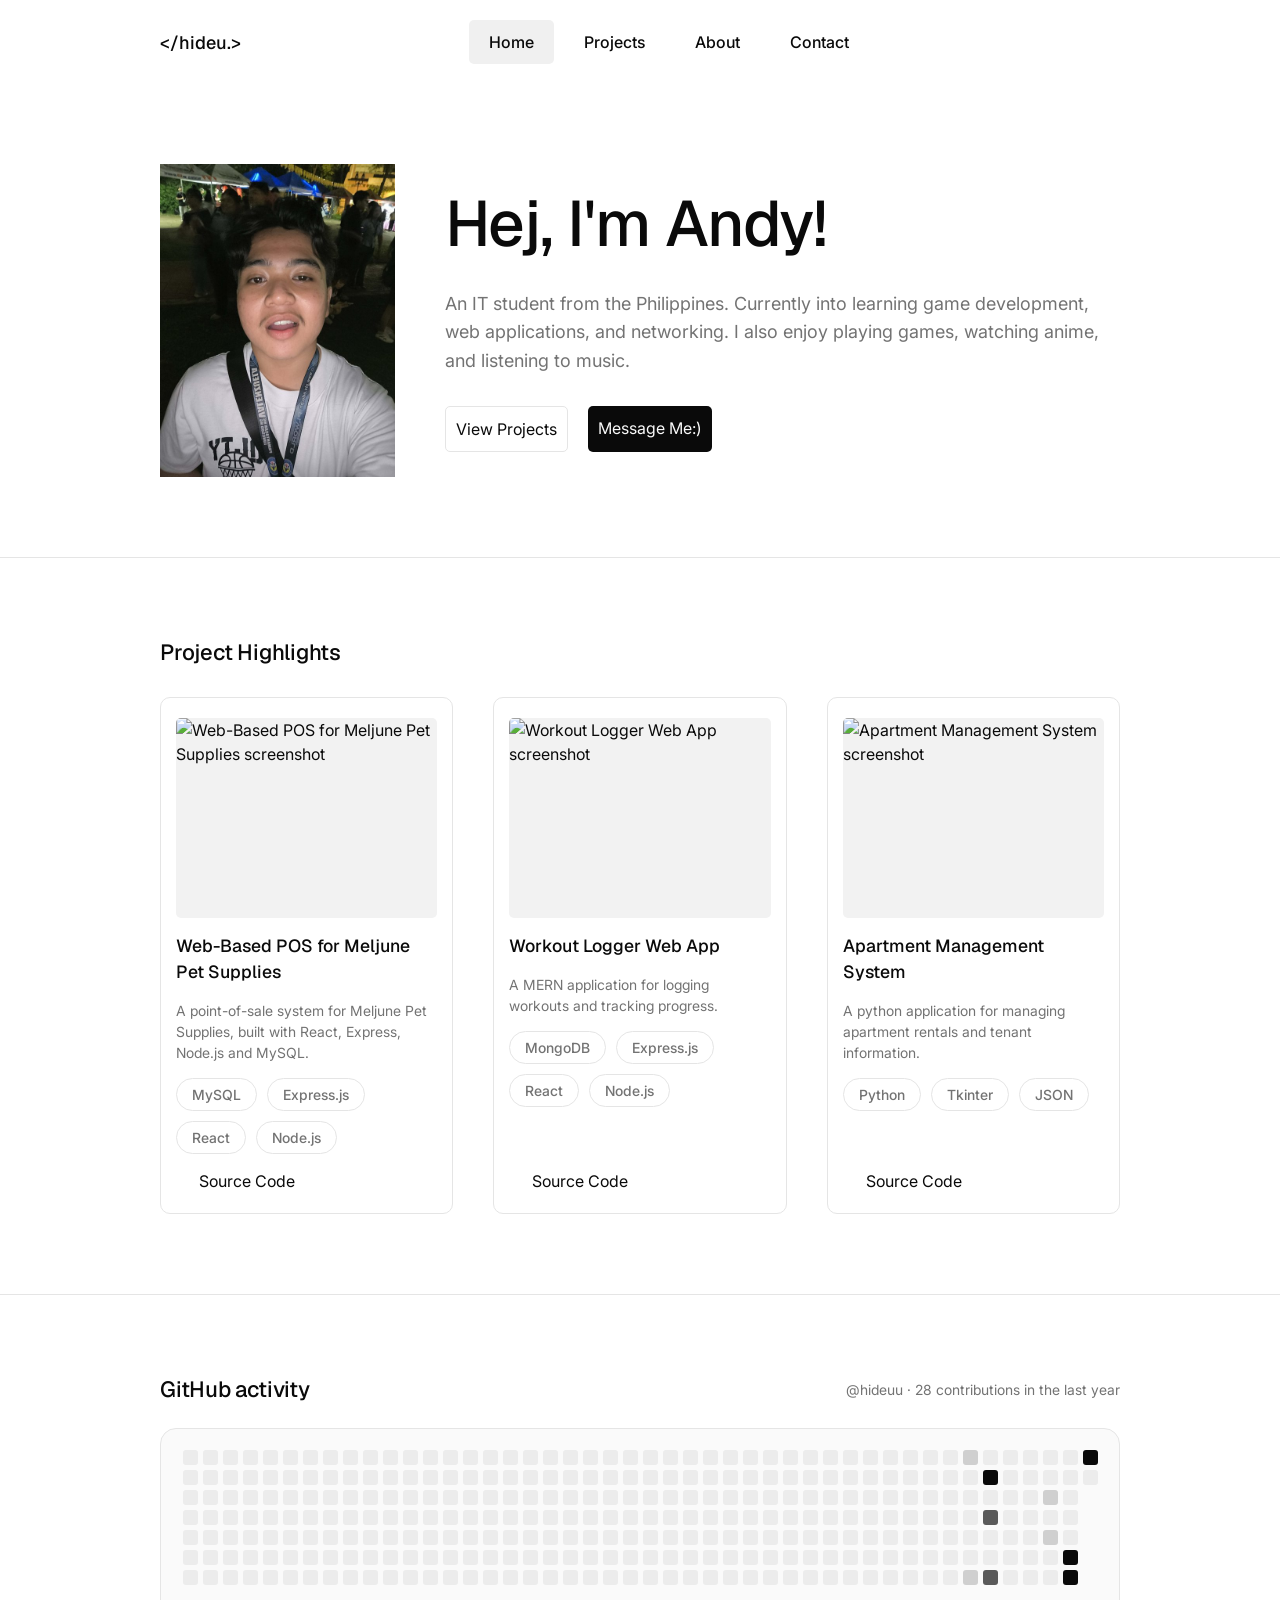
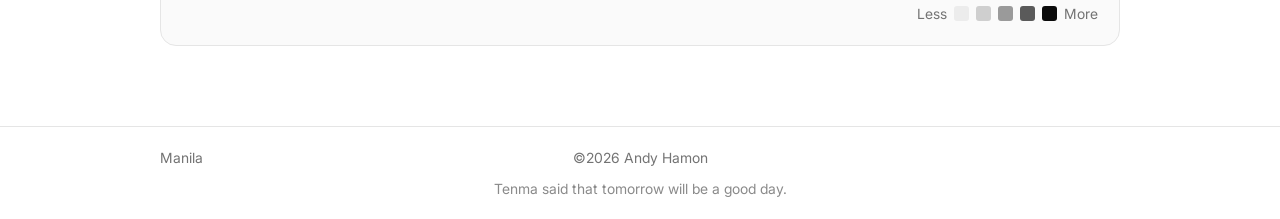
==== index.html @ 55724b42 "updated portfolio with complete functions" ====
<!DOCTYPE html>
<html lang="en">
<head>
    <meta charset="UTF-8">
    <meta name="viewport" content="width=device-width, initial-scale=1.0">
    <title>&lt;/Hideu.&gt;</title>
    <meta name="description" content="Andy Hamon (hideu) — IT student from the Philippines building web apps, games and networking projects.">
    <meta property="og:title" content="Andy Hamon — Portfolio">
    <meta property="og:description" content="Andy Hamon (hideu) — IT student from the Philippines building web apps, games and networking projects.">
    <meta property="og:type" content="website">
    <meta property="og:url" content="https://hideuu.github.io/portfolio/">
    <meta property="og:image" content="https://hideuu.github.io/portfolio/assets/images/og-image.jpg">
    <link rel="icon" href="assets/favicon.svg" type="image/svg+xml">
    <link rel="stylesheet" href="css/style.css">
    <script src="js/animations.js"></script>
    <script src="js/theme.js"></script>
    <script src="js/menu.js" defer></script>
</head>
<body>
    <header>
        <a href="index.html"><h2 class="logo">&lt;/hideu.&gt;</h2></a>

        <div class="nav-buttons" id="nav-buttons">
            <a href="index.html" class="nav-button active" aria-current="page">Home</a>
            <a href="projects.html" class="nav-button">Projects</a>
            <a href="about.html" class="nav-button">About</a>
            <a href="contact.html" class="nav-button">Contact</a>
        </div>

        <div class="header-actions">
            <button id="theme-toggle" aria-label="Switch to light mode">
                <span class="icon icon-sun" id="theme-icon"></span>
            </button>
            <button id="menu-toggle" aria-label="Open menu" aria-expanded="false" aria-controls="nav-buttons">
                <span class="icon icon-menu-2" id="menu-icon"></span>
            </button>
        </div>
    </header>

    <section>
        <div class="hero-container">
            <img src="assets/images/hero.jpg" alt="Portrait of Andy Hamon" class="hero-image" width="235" height="313">
            <div class="hero-text-container">
                <h1 class="page-title">Hej, I'm Andy!</h1>
                <p class="hero-text">
                    An IT student from the Philippines. Currently into learning game development, web applications, and networking. I also enjoy playing games, watching anime, and listening to music.
                </p>
                <div class="hero-button-container">
                    <a href="projects.html" id="view-projects">View Projects</a>
                    <a href="contact.html" id="message-me-button">Message Me:)</a>
                </div>
            </div>
        </div>
    </section>

    <section>
        <div class="project-highlights-container">
            <h2 class="section-title">Project Highlights</h2>
            <div class="project-cards-container">
                <div class="project-cards">
                    <img src="assets/projects/meljune-dashboard.png" alt="Web-Based POS for Meljune Pet Supplies screenshot" class="project-img" loading="lazy">
                    <h2>Web-Based POS for Meljune Pet Supplies</h2>
                    <p>A point-of-sale system for Meljune Pet Supplies, built with React, Express, Node.js and MySQL.</p>
                    <div class="capsule-container">
                        <span class="capsule">MySQL</span>
                        <span class="capsule">Express.js</span>
                        <span class="capsule">React</span>
                        <span class="capsule">Node.js</span>
                    </div>

                    <div class="link-container">
                        <a href="https://github.com/Carllinton/Meljune-Pet-Shop-Supplies" class="github-link" target="_blank" rel="noopener noreferrer">
                            <span class="icon link-icon icon-brand-github"></span>
                            Source Code
                        </a>
                    </div>
                </div>

                <div class="project-cards">
                    <img src="assets/projects/meljune-login.png" alt="Workout Logger Web App screenshot" class="project-img" loading="lazy">
                    <h2>Workout Logger Web App</h2>
                    <p>A MERN application for logging workouts and tracking progress.</p>
                    <div class="capsule-container">
                        <span class="capsule">MongoDB</span>
                        <span class="capsule">Express.js</span>
                        <span class="capsule">React</span>
                        <span class="capsule">Node.js</span>
                    </div>

                    <div class="link-container">
                        <a href="https://github.com/hideuu/workout-tracker" class="github-link" target="_blank" rel="noopener noreferrer">
                            <span class="icon link-icon icon-brand-github"></span>
                            Source Code
                        </a>
                    </div>
                </div>

                <div class="project-cards">
                    <img src="assets/projects/meljune-login.png" alt="Apartment Management System screenshot" class="project-img" loading="lazy">
                    <h2>Apartment Management System</h2>
                    <p>A python application for managing apartment rentals and tenant information.</p>
                    <div class="capsule-container">
                        <span class="capsule">Python</span>
                        <span class="capsule">Tkinter</span>
                        <span class="capsule">JSON</span>
                    </div>

                    <div class="link-container">
                        <a href="https://github.com/isilito/ApartmentSystem" class="github-link" target="_blank" rel="noopener noreferrer">
                            <span class="icon link-icon icon-brand-github"></span>
                            Source Code
                        </a>
                    </div>
                </div>
            </div>
        </div>
    </section>

    <section class="github">
        <div class="github__head">
            <h2 class="section-title">GitHub activity</h2>
            <p class="github__meta" id="gh-meta">@hideuu</p>
        </div>

        <div class="github__panel">
            <div class="github__calendar" id="gh-calendar"></div>

            <div class="github__legend">
                <span>Less</span>
                <i class="day lvl-0"></i><i class="day lvl-1"></i><i class="day lvl-2"></i><i class="day lvl-3"></i><i class="day lvl-4"></i>
                <span>More</span>
            </div>
        </div>
    </section>

    <footer>
        <div class="footer-container">
            <span class="footer-text" id="manila-time">Manila</span>
            <span class="footer-text">©2026 Andy Hamon</span>

            <div class="social-container">
                <a href="https://github.com/hideuu" class="social-link" aria-label="GitHub" target="_blank" rel="noopener noreferrer">
                    <span class="icon icon-brand-github"></span>
                </a>
                <a href="mailto:andyhamon2005@gmail.com" class="social-link" aria-label="Email">
                    <span class="icon icon-mail"></span>
                </a>
                <a href="https://www.instagram.com/hideuaf" class="social-link" aria-label="Instagram" target="_blank" rel="noopener noreferrer">
                    <span class="icon icon-brand-instagram"></span>
                </a>
                <a href="https://www.facebook.com/andy.hamon.21" class="social-link" aria-label="Facebook" target="_blank" rel="noopener noreferrer">
                    <span class="icon icon-brand-facebook"></span>
                </a>
                <!-- LinkedIn: put your profile URL in href, then remove this comment wrapper

                <a href="#" class="social-link" aria-label="LinkedIn" target="_blank" rel="noopener noreferrer">
                    <span class="icon icon-brand-linkedin"></span>
                </a>
                -->
            </div>
        </div>

        <p class="footer-quote">Tenma said that tomorrow will be a good day.</p>
    </footer>

    <script src="js/github.js"></script>
    <script src="js/manila-time.js"></script>
</body>
</html>
---- css/style.css ----
/* ==========================================================
   1. FONTS  (woff2 = same fonts, ~4x smaller than .ttf)
   ========================================================== */
@font-face {
  font-family: "Geist";
  src: url("../assets/fonts/woff2/Geist-Regular.woff2") format("woff2");
  font-weight: 400;
  font-display: swap;
}

@font-face {
  font-family: "Geist";
  src: url("../assets/fonts/woff2/Geist-Medium.woff2") format("woff2");
  font-weight: 500;
  font-display: swap;
}

@font-face {
  font-family: "Inter";
  src: url("../assets/fonts/woff2/Inter_18pt-Regular.woff2") format("woff2");
  font-weight: 400;
  font-display: swap;
}

@font-face {
  font-family: "Inter";
  src: url("../assets/fonts/woff2/Inter_18pt-Medium.woff2") format("woff2");
  font-weight: 500;
  font-display: swap;
}

/* ==========================================================
   2. VARIABLES (from Figma: dark/* and light/*)
   ========================================================== */
:root,
[data-theme="dark"] {
  --bg: #0a0a0a;
  --fg: #fafafa;
  --muted: #a1a1a1;
  --border: #262626;
  --button-bg: #191919;     /* active nav link */
  --thumb: #1a1a1a;         /* card thumbnail */
  --panel: #101010;         /* github panel */
  --panel-border: #2a2a2a;
  --meta: #969696;
  --quote: #808080;
  --cta-bg: #e5e5e5;        /* "Get in touch" */
  --cta-fg: #0a0a0a;
  --icon-thumb: #787878;

  /* github contribution levels */
  --lvl-0: #191919;
  --lvl-1: #333333;
  --lvl-2: #787878;
  --lvl-3: #bdbdbd;
  --lvl-4: #eaeaea;

  --font-display: "Geist", system-ui, sans-serif;
  --font-text: "Inter", system-ui, sans-serif;
  --page-pad: 160px;
  --vertical-pad: 80px;
}

[data-theme="light"] {
  --bg: #ffffff;
  --fg: #0a0a0a;
  --muted: #737373;
  --border: #e5e5e5;
  --button-bg: #f0f0f0;
  --thumb: #f2f2f2;
  --panel: #fafafa;
  --panel-border: #e5e5e5;
  --meta: #737373;
  --quote: #8a8a8a;
  --cta-bg: #0a0a0a;
  --cta-fg: #fafafa;
  --icon-thumb: #b5b5b5;

  --lvl-0: #ececec;
  --lvl-1: #cfcfcf;
  --lvl-2: #9a9a9a;
  --lvl-3: #5a5a5a;
  --lvl-4: #0a0a0a;
}

/* ==========================================================
   3. BASE
   ========================================================== */
*, *::before, *::after {
  box-sizing: border-box;
  margin: 0;
  padding: 0;
}

html {
  -webkit-text-size-adjust: 100%;
  scroll-behavior: smooth;
}

body {
  background: var(--bg);
  color: var(--fg);
  font-family: var(--font-text);
  font-size: 16px;
  line-height: 1.5;
  -webkit-font-smoothing: antialiased;
  transition: background-color 0.2s ease, color 0.2s ease;
}

a {
  color: inherit;
  text-decoration: none;
}

img {
  display: block;
  max-width: 100%;
}

button {
  font: inherit;
  color: inherit;
  background: none;
  border: 0;
  cursor: pointer;
}

:focus-visible {
  outline: 2px solid var(--fg);
  outline-offset: 3px;
  border-radius: 4px;
}

/* ==========================================================
   4. ICONS
   The SVG is used as a mask, so the icon takes the text color.
   Paths live here (not in inline style="") so every browser
   resolves them from this file the same way.
   ========================================================== */
.icon {
  display: block;
  width: 18px;
  height: 18px;
  background-color: currentColor;
  -webkit-mask: var(--src) no-repeat center / contain;
          mask: var(--src) no-repeat center / contain;
}

.icon-sun             { --src: url("../assets/icons/sun.svg"); }
.icon-moon            { --src: url("../assets/icons/moon.svg"); }
.icon-menu-2          { --src: url("../assets/icons/menu-2.svg"); }
.icon-x               { --src: url("../assets/icons/x.svg"); }
.icon-brand-github    { --src: url("../assets/icons/brand-github.svg"); }
.icon-brand-instagram { --src: url("../assets/icons/brand-instagram.svg"); }
.icon-brand-facebook  { --src: url("../assets/icons/brand-facebook.svg"); }
.icon-brand-linkedin  { --src: url("../assets/icons/brand-linkedin.svg"); }
.icon-mail            { --src: url("../assets/icons/mail.svg"); }
.icon-arrow-up-right  { --src: url("../assets/icons/arrow-up-right.svg"); }

/* theme button shows a moon in light mode, a sun in dark mode */
[data-theme="light"] #theme-icon { --src: url("../assets/icons/moon.svg"); }

/* menu button shows an X while the menu is open */
#menu-toggle[aria-expanded="true"] #menu-icon { --src: url("../assets/icons/x.svg"); }

/* skill logos that have a dark and a light version: show the one that fits the theme */
[data-theme="light"] .skill-icon-dark,
:root:not([data-theme="light"]) .skill-icon-light {
  display: none;
}

/* ==========================================================
   5. HEADER + NAV
   ========================================================== */
header {
  display: flex;
  align-items: center;
  justify-content: space-between;
  padding: 20px var(--page-pad);
}

.logo {
  font-family: var(--font-display);
  font-weight: 500;
  font-size: 18px;
}

.nav-buttons {
  display: flex;
  gap: 10px;
}

.nav-button {
  font-family: var(--font-text);
  font-weight: 500;
  padding: 10px 20px;
  border-radius: 5px;
  transition: background-color 0.15s ease;
}

.nav-button:hover,
.nav-button.active {
  background-color: var(--button-bg);
}

.header-actions {
  display: flex;
  align-items: center;
  gap: 12px;
}

.header-actions .icon {
  width: 24px;
  height: 24px;
}

#theme-toggle,
#menu-toggle {
  display: flex;
  color: var(--fg);
}

#menu-toggle {
  display: none;          /* only shown on mobile, see the 768px breakpoint */
}

/* ==========================================================
   6. SHARED SECTIONS + TEXT
   ========================================================== */
section {
  padding: var(--vertical-pad) var(--page-pad);
  border-bottom: 1px solid var(--border);
}

.page-title {
  font-family: var(--font-display);
  font-weight: 500;
  font-size: 4rem;
  letter-spacing: -0.02em;
  line-height: 1.1;
}

.section-title {
  font-family: var(--font-display);
  font-weight: 500;
  font-size: 1.375rem;
  line-height: 1.3;
  letter-spacing: -0.01em;
}

.page-header-container {
  display: flex;
  flex-direction: column;
  gap: 15px;
}

.page-description {
  max-width: 560px;
  font-family: var(--font-text);
  font-size: 1.125rem;
  line-height: 1.6;
  color: var(--muted);
}

/* ==========================================================
   7. HERO (home + about)
   ========================================================== */
.hero-container {
  display: flex;
  gap: 50px;
}

.hero-image {
  width: 235px;
  height: 313px;
  object-fit: cover;
}

.hero-text-container {
  display: flex;
  flex-direction: column;
  justify-content: center;
  gap: 30px;
}

.hero-text {
  font-family: var(--font-text);
  font-size: 1.125rem;
  line-height: 1.6;
  color: var(--muted);
}

.hero-button-container {
  display: flex;
  gap: 20px;
}

#view-projects {
  border: 1px solid var(--border);
  padding: 10px 10px;
  border-radius: 5px;
}

#message-me-button {
  background-color: var(--cta-bg);
  color: var(--cta-fg);
  padding: 10px 10px;
  border-radius: 5px;
}

/* ==========================================================
   8. PROJECT CARDS (home highlights + projects page)
   ========================================================== */
.project-highlights-container {
  display: flex;
  flex-direction: column;
  gap: 30px;
}

/* same equal-width grid on both pages */
.project-cards-container,
.projects-container {
  display: grid;
  grid-template-columns: repeat(3, 1fr);
  gap: 40px;
}

.project-cards {
  display: flex;
  flex-direction: column;
  gap: 15px;
  padding: 20px 15px;
  border: 1px solid var(--border);
  border-radius: 10px;
  transition: transform 0.2s ease, border-color 0.2s ease;
}

.project-cards:hover {
  transform: translateY(-4px);
  border-color: var(--muted);
}

.project-cards > h2 {
  font-family: var(--font-display);
  font-weight: 500;
  font-size: 1.1rem;
}

.project-cards > p {
  font-family: var(--font-text);
  font-size: 0.875rem;
  color: var(--muted);
}

.project-img {
  width: 100%;
  height: 200px;
  object-fit: cover;
  object-position: top;
  border-radius: 5px;
  background-color: var(--thumb);
}

.capsule-container {
  display: flex;
  flex-wrap: wrap;
  gap: 10px;
}

.capsule {
  display: inline-block;
  padding: 5px 15px;
  border-radius: 20px;
  font-size: 0.875rem;
  font-weight: 500;
  border: 1px solid var(--border);
  color: var(--muted);
}

.link-container {
  margin-top: auto;       /* pushes the Source Code link to the bottom of every card */
}

.github-link {
  display: flex;
  align-items: center;
  gap: 5px;
  font-size: 1rem;
}

.link-icon {
  color: var(--fg);
}

/* ==========================================================
   9. GITHUB ACTIVITY
   ========================================================== */
.github__head {
  display: flex;
  align-items: center;
  justify-content: space-between;
  margin-bottom: 24px;
}

.github__meta {
  font-size: 14px;
  color: var(--muted);
}

.github__panel {
  display: flex;
  flex-direction: column;
  gap: 18px;
  padding: 21px;
  background: var(--panel);
  border: 1px solid var(--panel-border);
  border-radius: 16px;
  overflow: hidden;
}

.github__calendar {
  display: grid;
  grid-auto-flow: column;            /* fill each column top to bottom, then move right */
  grid-template-rows: repeat(7, 15px);
  grid-auto-columns: 15px;
  gap: 5px;
  overflow-x: auto;
}

.day {
  display: block;
  width: 15px;
  height: 15px;
  border-radius: 3px;
  background: var(--lvl-0);
}
.lvl-1 { background: var(--lvl-1); }
.lvl-2 { background: var(--lvl-2); }
.lvl-3 { background: var(--lvl-3); }
.lvl-4 { background: var(--lvl-4); }
.day.is-empty { background: transparent; }

.github__legend {
  display: flex;
  align-items: center;
  justify-content: flex-end;
  gap: 7px;
  font-size: 14px;
  color: var(--muted);
}

/* ==========================================================
   10. ABOUT PAGE — SKILLS
   ========================================================== */
.skills-container {
  display: flex;
  flex-direction: column;
  gap: 30px;
}

.skills-grid {
  display: grid;
  grid-template-columns: repeat(3, 1fr);
  gap: 32px 48px;
}

.skill-category {
  display: flex;
  flex-direction: column;
  gap: 12px;
}

.skill-category-wide {
  grid-column: 1 / -1;
}

.skill-category-title {
  font-family: var(--font-display);
  font-weight: 500;
  font-size: 1.0625rem;
}

.skill-chip-container {
  display: flex;
  flex-wrap: wrap;
  gap: 8px;
}

.skill-chip {
  display: inline-flex;
  align-items: center;
  gap: 8px;
  padding: 6px 12px;
  border: 1px solid var(--border);
  border-radius: 5px;
  font-size: 0.75rem;
  color: var(--muted);
}

.skill-icon {
  width: 16px;
  height: 16px;
}

/* ==========================================================
   11. CONTACT PAGE
   ========================================================== */
.contact-container {
  display: grid;
  grid-template-columns: 1.2fr 1fr;
  gap: 80px;
}

.contact-form {
  display: flex;
  flex-direction: column;
  gap: 20px;
}

.form-group {
  display: flex;
  flex-direction: column;
  gap: 8px;
}

.form-label {
  font-size: 0.875rem;
  color: var(--muted);
}

.form-input {
  width: 100%;
  padding: 12px 14px;
  background-color: var(--panel);
  border: 1px solid var(--border);
  border-radius: 9px;
  color: var(--fg);
  font: inherit;
}

.form-input::placeholder {
  color: var(--muted);
}

textarea.form-input {
  min-height: 140px;
  resize: vertical;
}

.honeypot {
  display: none;
}

#send-message-button {
  align-self: flex-start;
  background-color: var(--cta-bg);
  color: var(--cta-fg);
  padding: 10px 20px;
  border-radius: 5px;
  font-weight: 500;
}

#send-message-button:disabled {
  opacity: 0.6;
  cursor: not-allowed;
}

#form-status {
  font-size: 0.875rem;
  color: var(--muted);
}

.contact-info-container {
  display: flex;
  flex-direction: column;
}

.availability-badge {
  display: inline-flex;
  align-self: flex-start;
  align-items: center;
  gap: 9px;
  margin-bottom: 22px;
  padding: 5px 14px;
  border: 1px solid var(--border);
  border-radius: 999px;
  font-size: 0.8125rem;
  color: var(--muted);
}

.availability-dot {
  width: 8px;
  height: 8px;
  border-radius: 50%;
  background-color: var(--fg);
}

.contact-info-row {
  display: flex;
  align-items: center;
  justify-content: space-between;
  padding: 16px 0;
}

.contact-info-row + .contact-info-row {
  border-top: 1px solid var(--border);
}

.contact-info-label {
  display: flex;
  align-items: center;
  gap: 8px;
  color: var(--muted);
}

.contact-info-value {
  color: var(--fg);
}

/* ==========================================================
   12. FOOTER
   ========================================================== */
footer {
  display: flex;
  flex-direction: column;
  align-items: center;
  gap: 10px;
  padding: 20px var(--page-pad);
}

.footer-container {
  width: 100%;
  display: grid;
  grid-template-columns: 1fr auto 1fr;   /* keeps the copyright truly centered */
  align-items: center;
}

.footer-text {
  font-size: 0.875rem;
  color: var(--muted);
}

.social-container {
  display: flex;
  gap: 10px;
  justify-self: end;
}

.social-link {
  color: var(--muted);
}

.social-link:hover {
  color: var(--fg);
}

.footer-quote {
  font-size: 0.875rem;
  color: var(--quote);
  text-align: center;
}

/* ==========================================================
   13. ANIMATIONS + HOVER
   ========================================================== */
@keyframes fade-up {
  from {
    opacity: 0;
    transform: translateY(20px);
  }
}

/* page load: hero and page headers */
.hero-container,
.page-header-container {
  animation: fade-up 0.7s ease backwards;
}

/* scroll reveal */
.reveal {
  opacity: 0;
}

.reveal.visible {
  opacity: 1;
  animation: fade-up 0.6s ease backwards;
  animation-delay: var(--delay, 0ms);
}

#view-projects,
#message-me-button,
#send-message-button {
  transition: opacity 0.15s ease, background-color 0.15s ease;
}

#message-me-button:hover,
#send-message-button:hover {
  opacity: 0.88;
}

@media (prefers-reduced-motion: reduce) {
  html { scroll-behavior: auto; }
  .hero-container,
  .page-header-container,
  .reveal.visible { animation: none; }
  .reveal { opacity: 1; }
  * { transition: none !important; }
}

/* ==========================================================
   14. RESPONSIVE (keep this at the very bottom)
   ========================================================== */

/* ---------- tablet and small laptops ---------- */
@media (max-width: 1024px) {
  :root {
    --page-pad: 48px;
    --vertical-pad: 64px;
  }

  .page-title {
    font-size: 3rem;
  }

  .project-cards-container,
  .projects-container {
    grid-template-columns: repeat(2, 1fr);
    gap: 24px;
  }

  .skills-grid {
    grid-template-columns: repeat(2, 1fr);
  }

  .contact-container {
    gap: 48px;
  }
}

/* ---------- mobile ---------- */
@media (max-width: 768px) {
  :root {
    --page-pad: 20px;
    --vertical-pad: 48px;
  }

  /* header: logo + theme/menu buttons on one row, nav opens below */
  header {
    flex-wrap: wrap;
    gap: 0;
    padding-top: 16px;
    padding-bottom: 16px;
  }

  #menu-toggle {
    display: flex;
  }

  .nav-buttons {
    display: none;
    order: 3;
    width: 100%;
    flex-direction: column;
    gap: 4px;
    margin-top: 12px;
    padding-top: 12px;
    border-top: 1px solid var(--border);
  }

  .nav-buttons.open {
    display: flex;
  }

  .nav-button {
    padding: 12px 14px;
    font-size: 1rem;
  }

  /* hero */
  .hero-container {
    flex-direction: column;
    gap: 28px;
  }

  .hero-image {
    align-self: center;
    width: 100%;
    max-width: 260px;
    height: auto;
    aspect-ratio: 235 / 313;
  }

  .hero-text-container {
    gap: 20px;
  }

  .page-title {
    font-size: 2.5rem;
  }

  .hero-text,
  .page-description {
    font-size: 1rem;
  }

  .hero-button-container {
    flex-wrap: wrap;
    gap: 12px;
  }

  /* project cards */
  .project-cards-container,
  .projects-container {
    grid-template-columns: 1fr;
  }

  .project-img {
    height: 180px;
  }

  /* skills */
  .skills-grid {
    grid-template-columns: 1fr;
    gap: 28px;
  }

  /* contact */
  .contact-container {
    grid-template-columns: 1fr;
    gap: 40px;
  }

  #send-message-button {
    width: 100%;
  }

  /* github activity */
  .github__head {
    flex-direction: column;
    align-items: flex-start;
    gap: 4px;
  }

  .github__panel {
    padding: 14px;
  }

  /* footer: stack everything in the center */
  footer {
    gap: 14px;
  }

  .footer-container {
    grid-template-columns: 1fr;
    justify-items: center;
    gap: 12px;
  }

  .social-container {
    justify-self: center;
    gap: 14px;
  }

  .social-link .icon {
    width: 20px;
    height: 20px;
  }
}

/* ---------- small phones ---------- */
@media (max-width: 480px) {
  .page-title {
    font-size: 2rem;
  }

  .project-cards {
    padding: 16px 14px;
  }
}
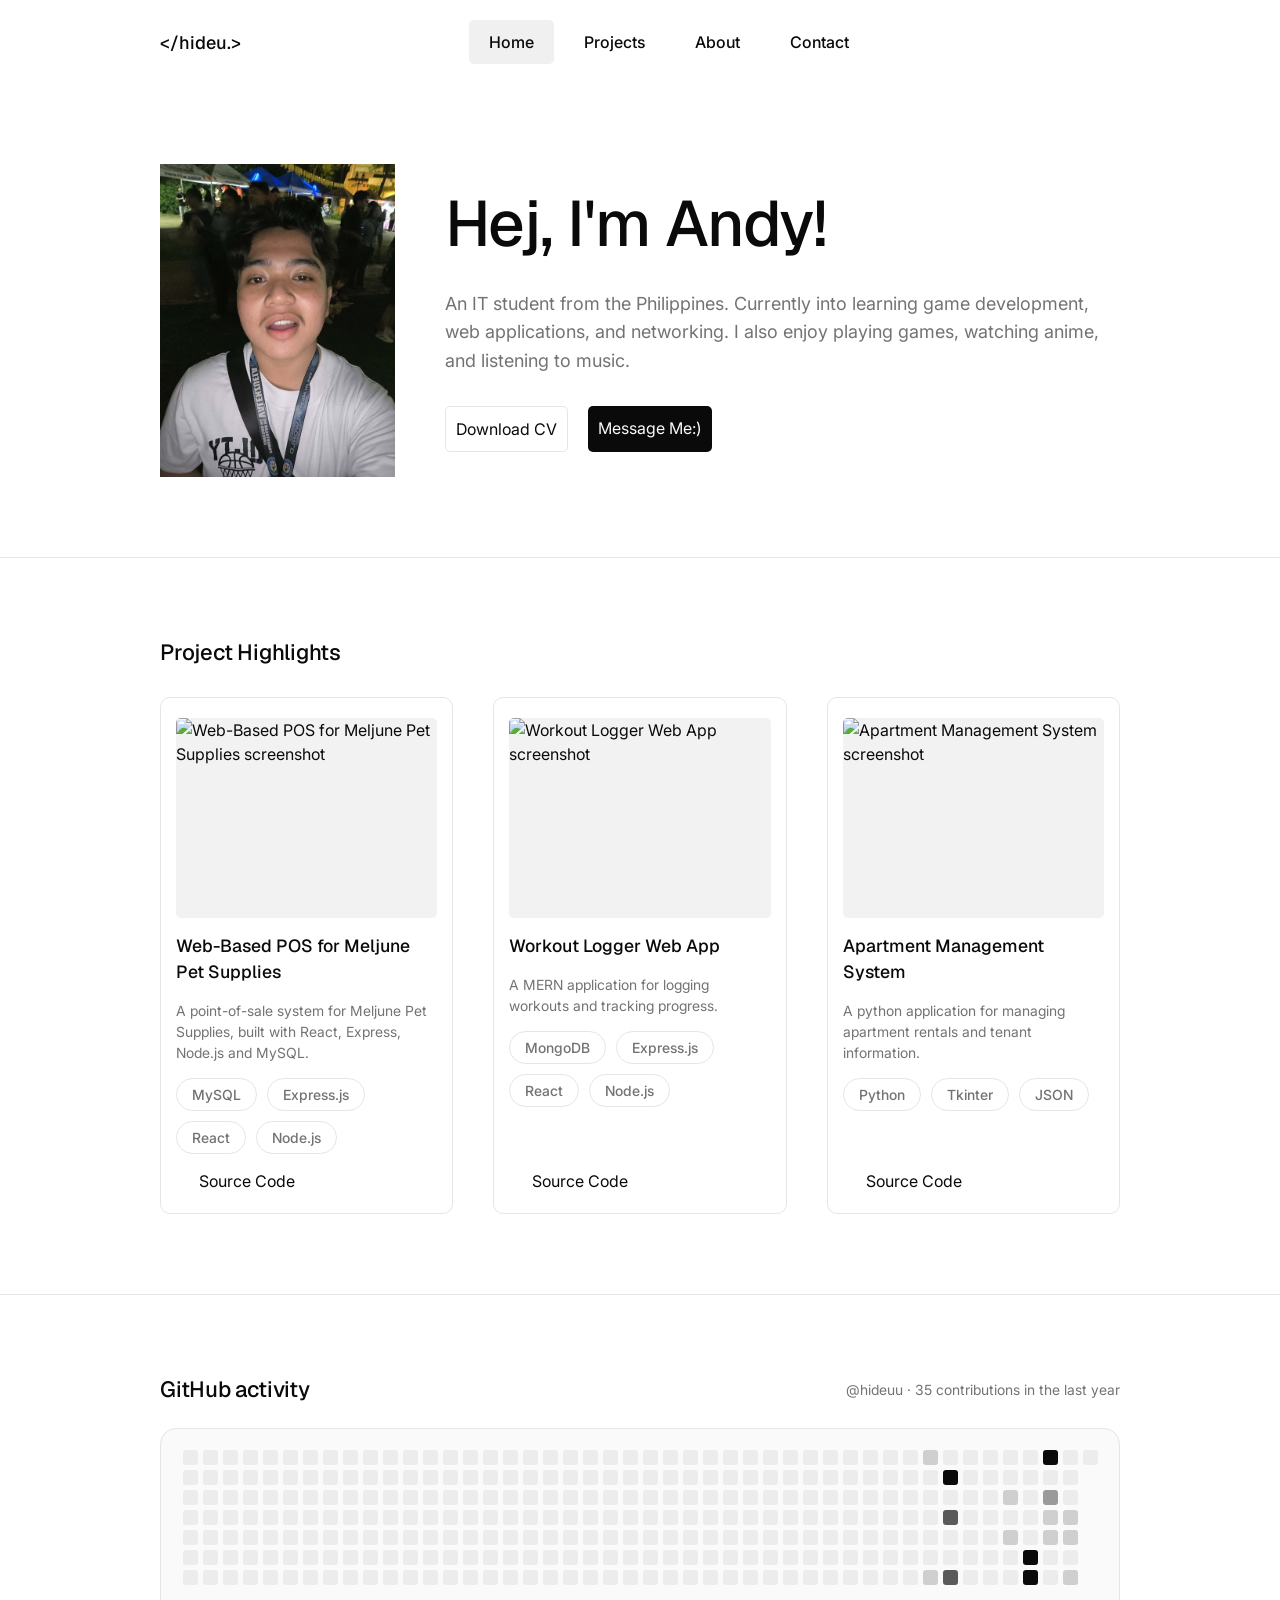
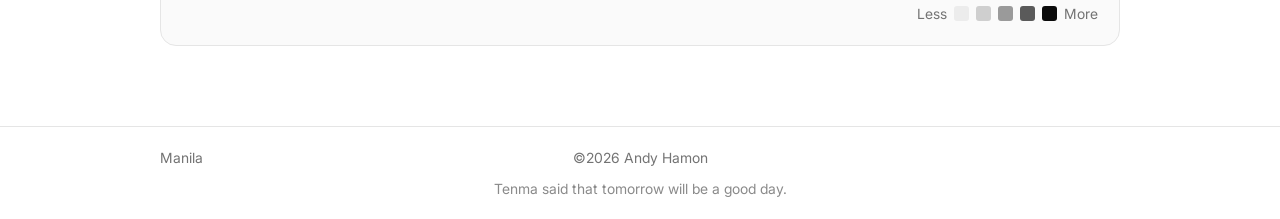
==== commit 61b60a1c: "added certificates and filter" ====
--- a/index.html
+++ b/index.html
@@ -46,7 +46,7 @@
                     An IT student from the Philippines. Currently into learning game development, web applications, and networking. I also enjoy playing games, watching anime, and listening to music.
                 </p>
                 <div class="hero-button-container">
-                    <a href="projects.html" id="view-projects">View Projects</a>
+                    <a href="projects.html" id="view-projects">Download CV</a>
                     <a href="contact.html" id="message-me-button">Message Me:)</a>
                 </div>
             </div>
--- a/css/style.css
+++ b/css/style.css
@@ -503,6 +503,49 @@
 }
 
 /* ==========================================================
+   10b. ABOUT PAGE — EDUCATION
+   ========================================================== */
+
+.education-container {
+  display: flex;
+  flex-direction: column;
+  gap: 30px;
+}
+
+.education-item {
+  display: grid;
+  grid-template-columns: 200px 1fr;
+  gap: 32px;
+  padding: 20px 0;
+}
+
+.education-item + .education-item {
+  border-top: 1px solid var(--border);
+}
+
+.education-years {
+  font-size: 0.875rem;
+  color: var(--muted);
+}
+
+.education-degree {
+  font-family: var(--font-display);
+  font-weight: 500;
+  font-size: 1.0625rem;
+}
+
+.education-school {
+  margin-top: 4px;
+  color: var(--muted);
+}
+
+.education-desc {
+  margin-top: 10px;
+  font-size: 0.875rem;
+  color: var(--muted);
+}
+
+/* ==========================================================
    11. CONTACT PAGE
    ========================================================== */
 .contact-container {
@@ -660,6 +703,99 @@
   text-align: center;
 }
 
+/* cards */
+.cert-card {
+  cursor: pointer;
+}
+
+/* the flex display on cards would override the hidden attribute */
+.project-cards[hidden] {
+  display: none;
+}
+
+/* ==========================================================
+   FILTER + MODAL
+   ========================================================== */
+.filter-container {
+  display: flex;
+  flex-wrap: wrap;
+  gap: 10px;
+  margin-bottom: 30px;
+}
+
+.filter-button {
+  padding: 5px 15px;
+  border: 1px solid var(--border);
+  border-radius: 20px;
+  font-size: 0.875rem;
+  font-weight: 500;
+  color: var(--muted);
+  transition: color 0.15s ease, border-color 0.15s ease, background-color 0.15s ease;
+}
+
+.filter-button:hover {
+  color: var(--fg);
+  border-color: var(--muted);
+}
+
+.filter-button.active {
+  background-color: var(--cta-bg);
+  border-color: var(--cta-bg);
+  color: var(--cta-fg);
+}
+
+.modal {
+  width: min(900px, calc(100% - 40px));
+  max-height: 85vh;
+  margin: auto;            /* the global reset removes the dialog's default centering */
+  padding: 24px;
+  overflow-y: auto;
+  background: var(--bg);
+  color: var(--fg);
+  border: 1px solid var(--border);
+  border-radius: 10px;
+}
+
+.modal::backdrop {
+  background: rgba(0, 0, 0, 0.6);
+}
+
+.modal[open] {
+  animation: fade-up 0.25s ease;
+}
+
+.modal-head {
+  display: flex;
+  align-items: center;
+  justify-content: space-between;
+  gap: 16px;
+  margin-bottom: 20px;
+}
+
+#cert-modal-close {
+  display: flex;
+  color: var(--fg);
+}
+
+.modal-body {
+  display: grid;
+  grid-template-columns: repeat(2, 1fr);
+  gap: 20px;
+}
+
+.cert-item img {
+  width: 100%;
+  border: 1px solid var(--border);
+  border-radius: 5px;
+  background-color: var(--thumb);
+}
+
+.cert-item figcaption {
+  margin-top: 8px;
+  font-size: 0.875rem;
+  color: var(--muted);
+}
+
 /* ==========================================================
    13. ANIMATIONS + HOVER
    ========================================================== */
@@ -705,6 +841,7 @@
   .reveal.visible { animation: none; }
   .reveal { opacity: 1; }
   * { transition: none !important; }
+  .modal[open] { animation: none; }
 }
 
 /* ==========================================================
@@ -865,6 +1002,15 @@
     width: 20px;
     height: 20px;
   }
+
+  .education-item {
+    grid-template-columns: 1fr;
+    gap: 6px;
+  }
+
+  .modal-body {
+    grid-template-columns: 1fr;
+  }
 }
 
 /* ---------- small phones ---------- */
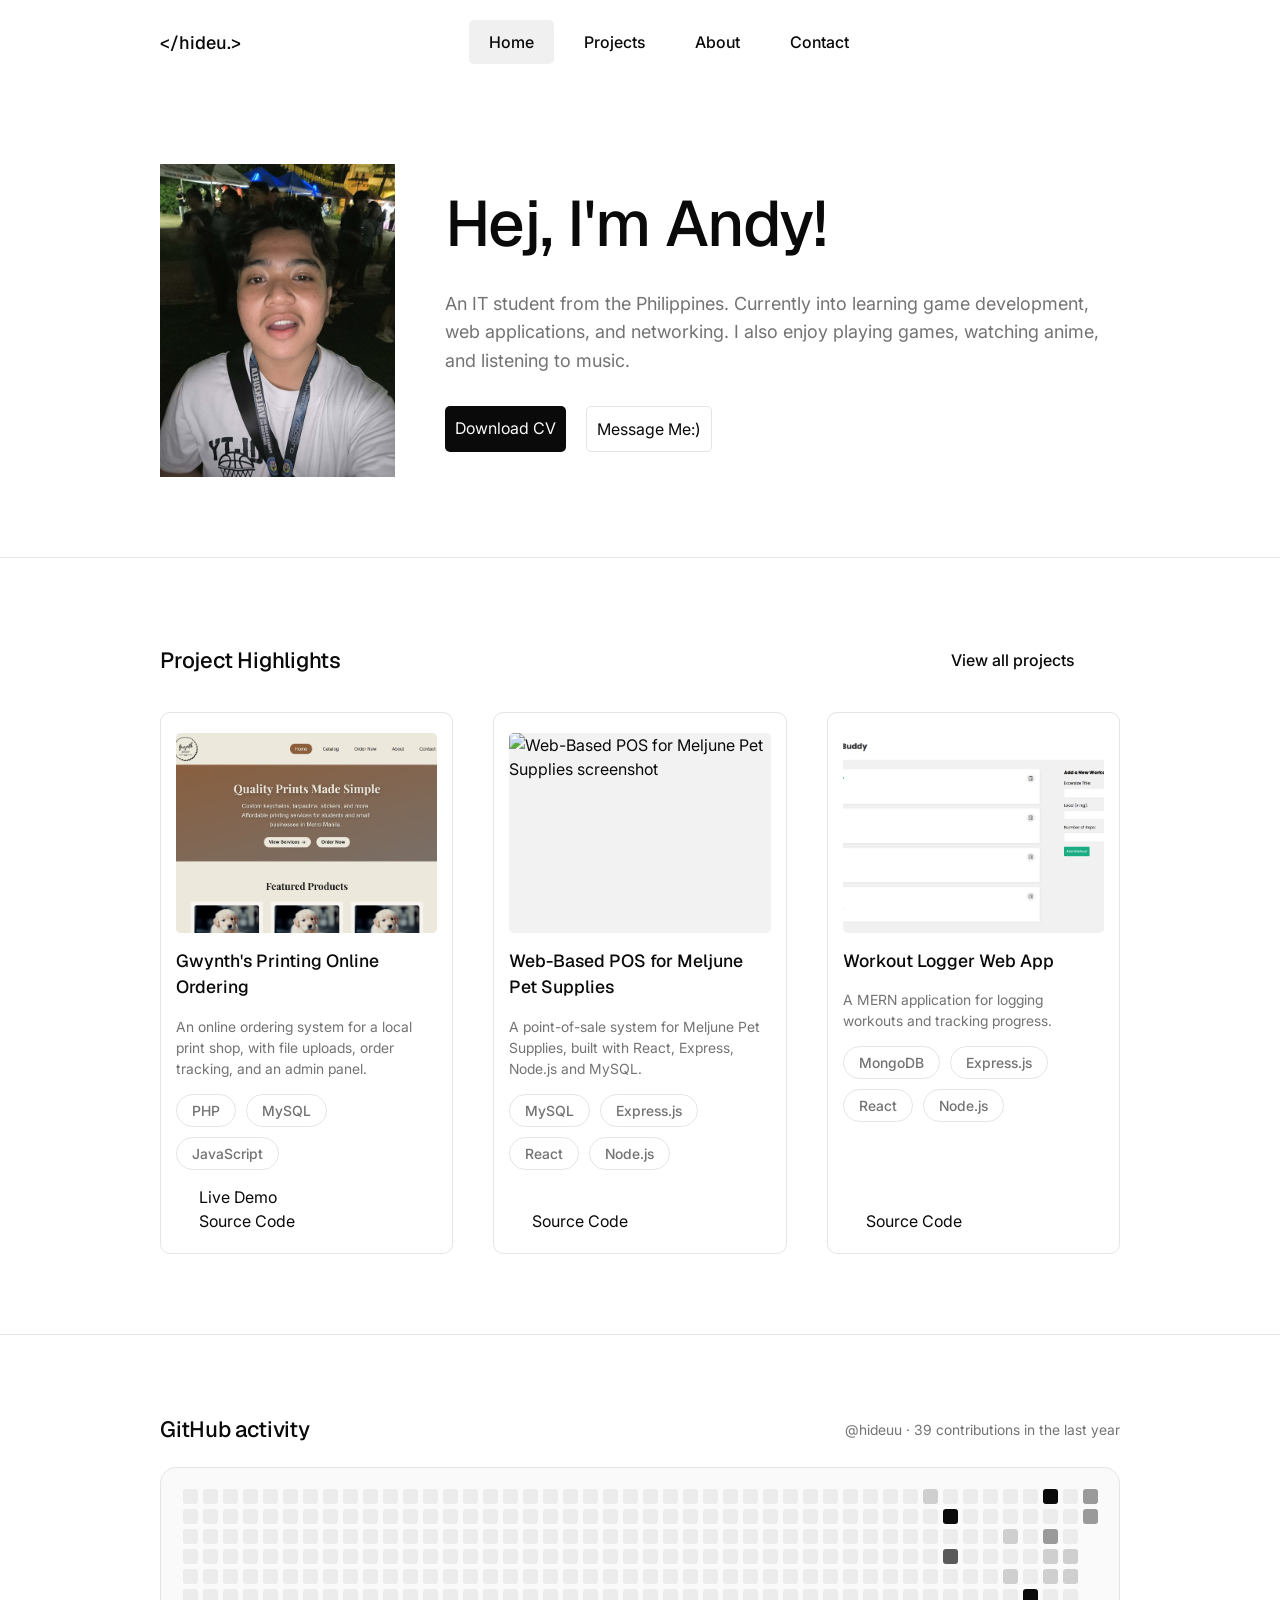
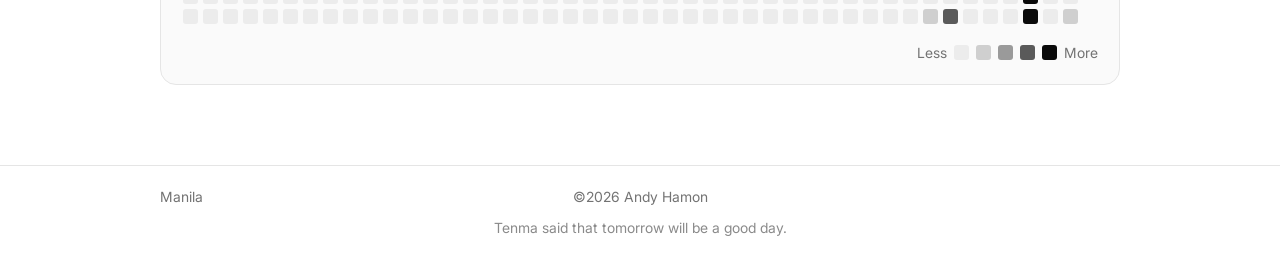
==== commit b5c32e57: "Add project modal, new projects, LinkedIn Links, and CV CTA" ====
--- a/index.html
+++ b/index.html
@@ -46,8 +46,8 @@
                     An IT student from the Philippines. Currently into learning game development, web applications, and networking. I also enjoy playing games, watching anime, and listening to music.
                 </p>
                 <div class="hero-button-container">
-                    <a href="projects.html" id="view-projects">Download CV</a>
-                    <a href="contact.html" id="message-me-button">Message Me:)</a>
+                    <a href="assets/cv/Andy-Hamon-CV.pdf" class="index-hero-button-primary" download>Download CV</a>
+                    <a href="contact.html" class="index-hero-button-secondary">Message Me:)</a>
                 </div>
             </div>
         </div>
@@ -55,8 +55,36 @@
 
     <section>
         <div class="project-highlights-container">
-            <h2 class="section-title">Project Highlights</h2>
+            <div class="index-highlights-header-flex">
+                <h2 class="section-title">Project Highlights</h2>
+                <a href="projects.html" class="index-highlights-button-viewall">
+                    View all projects
+                    <span class="icon link-icon icon-arrow-up-right"></span>
+                </a>
+            </div>
             <div class="project-cards-container">
+                <div class="project-cards">
+                    <img src="assets/projects/gwynthsprinting.png" alt="Gwynth's Printing online ordering site screenshot" class="project-img" loading="lazy">
+                    <h2>Gwynth's Printing Online Ordering</h2>
+                    <p>An online ordering system for a local print shop, with file uploads, order tracking, and an admin panel.</p>
+                    <div class="capsule-container">
+                        <span class="capsule">PHP</span>
+                        <span class="capsule">MySQL</span>
+                        <span class="capsule">JavaScript</span>
+                    </div>
+
+                    <div class="link-container">
+                        <a href="https://hideuu.github.io/gwynthsprinting/" class="github-link" target="_blank" rel="noopener noreferrer">
+                            <span class="icon link-icon icon-arrow-up-right"></span>
+                            Live Demo
+                        </a>
+                        <a href="https://github.com/hideuu/gwynthsprinting" class="github-link" target="_blank" rel="noopener noreferrer">
+                            <span class="icon link-icon icon-brand-github"></span>
+                            Source Code
+                        </a>
+                    </div>
+                </div>
+
                 <div class="project-cards">
                     <img src="assets/projects/meljune-dashboard.png" alt="Web-Based POS for Meljune Pet Supplies screenshot" class="project-img" loading="lazy">
                     <h2>Web-Based POS for Meljune Pet Supplies</h2>
@@ -77,7 +105,7 @@
                 </div>
 
                 <div class="project-cards">
-                    <img src="assets/projects/meljune-login.png" alt="Workout Logger Web App screenshot" class="project-img" loading="lazy">
+                    <img src="assets/projects/workout-buddy.png" alt="Workout Logger Web App screenshot" class="project-img" loading="lazy">
                     <h2>Workout Logger Web App</h2>
                     <p>A MERN application for logging workouts and tracking progress.</p>
                     <div class="capsule-container">
@@ -89,24 +117,6 @@
 
                     <div class="link-container">
                         <a href="https://github.com/hideuu/workout-tracker" class="github-link" target="_blank" rel="noopener noreferrer">
-                            <span class="icon link-icon icon-brand-github"></span>
-                            Source Code
-                        </a>
-                    </div>
-                </div>
-
-                <div class="project-cards">
-                    <img src="assets/projects/meljune-login.png" alt="Apartment Management System screenshot" class="project-img" loading="lazy">
-                    <h2>Apartment Management System</h2>
-                    <p>A python application for managing apartment rentals and tenant information.</p>
-                    <div class="capsule-container">
-                        <span class="capsule">Python</span>
-                        <span class="capsule">Tkinter</span>
-                        <span class="capsule">JSON</span>
-                    </div>
-
-                    <div class="link-container">
-                        <a href="https://github.com/isilito/ApartmentSystem" class="github-link" target="_blank" rel="noopener noreferrer">
                             <span class="icon link-icon icon-brand-github"></span>
                             Source Code
                         </a>
@@ -151,12 +161,9 @@
                 <a href="https://www.facebook.com/andy.hamon.21" class="social-link" aria-label="Facebook" target="_blank" rel="noopener noreferrer">
                     <span class="icon icon-brand-facebook"></span>
                 </a>
-                <!-- LinkedIn: put your profile URL in href, then remove this comment wrapper
-
-                <a href="#" class="social-link" aria-label="LinkedIn" target="_blank" rel="noopener noreferrer">
+                <a href="https://www.linkedin.com/in/andy-hamon-6a6b88442" class="social-link" aria-label="LinkedIn" target="_blank" rel="noopener noreferrer">
                     <span class="icon icon-brand-linkedin"></span>
                 </a>
-                -->
             </div>
         </div>
 
--- a/css/style.css
+++ b/css/style.css
@@ -295,17 +295,38 @@
   gap: 20px;
 }
 
-#view-projects {
-  border: 1px solid var(--border);
-  padding: 10px 10px;
-  border-radius: 5px;
-}
-
-#message-me-button {
+.index-hero-button-primary {
   background-color: var(--cta-bg);
   color: var(--cta-fg);
   padding: 10px 10px;
   border-radius: 5px;
+}
+
+.index-hero-button-secondary {
+  border: 1px solid var(--border);
+  padding: 10px 10px;
+  border-radius: 5px;
+}
+
+.index-highlights-header-flex {
+  display: flex;
+  justify-content: space-between;
+  align-items: center;
+  flex-wrap: wrap;
+  gap: 12px;
+}
+
+.index-highlights-button-viewall {
+  display: inline-flex;
+  align-items: center;
+  gap: 8px;
+  padding: 10px 20px;
+  font-weight: 500;
+  transition: border-color 0.15s ease;
+}
+
+.index-highlights-button-viewall:hover {
+  border-color: var(--muted);
 }
 
 /* ==========================================================
@@ -772,7 +793,8 @@
   margin-bottom: 20px;
 }
 
-#cert-modal-close {
+#cert-modal-close,
+#project-modal-close {
   display: flex;
   color: var(--fg);
 }
@@ -794,6 +816,58 @@
   margin-top: 8px;
   font-size: 0.875rem;
   color: var(--muted);
+}
+
+/* ---------- project details modal ---------- */
+.projects-card-clickable {
+  cursor: pointer;
+}
+
+.projects-card-clickable:focus-visible {
+  outline: 2px solid var(--fg);
+  outline-offset: 4px;
+}
+
+.projects-modal-body {
+  display: flex;
+  flex-direction: column;
+  gap: 20px;
+}
+
+.projects-modal-image {
+  width: 100%;
+  max-height: 420px;
+  object-fit: cover;
+  border: 1px solid var(--border);
+  border-radius: 5px;
+  background-color: var(--thumb);
+}
+
+.projects-modal-details {
+  display: flex;
+  flex-direction: column;
+  gap: 10px;
+}
+
+.projects-modal-details h3 {
+  font-family: var(--font-display);
+  font-weight: 500;
+  font-size: 1.05rem;
+  margin-top: 6px;
+}
+
+.projects-modal-details p,
+.projects-modal-details li {
+  color: var(--muted);
+  line-height: 1.6;
+}
+
+.projects-modal-details ul {
+  padding-left: 20px;
+  list-style: disc;
+  display: flex;
+  flex-direction: column;
+  gap: 6px;
 }
 
 /* ==========================================================
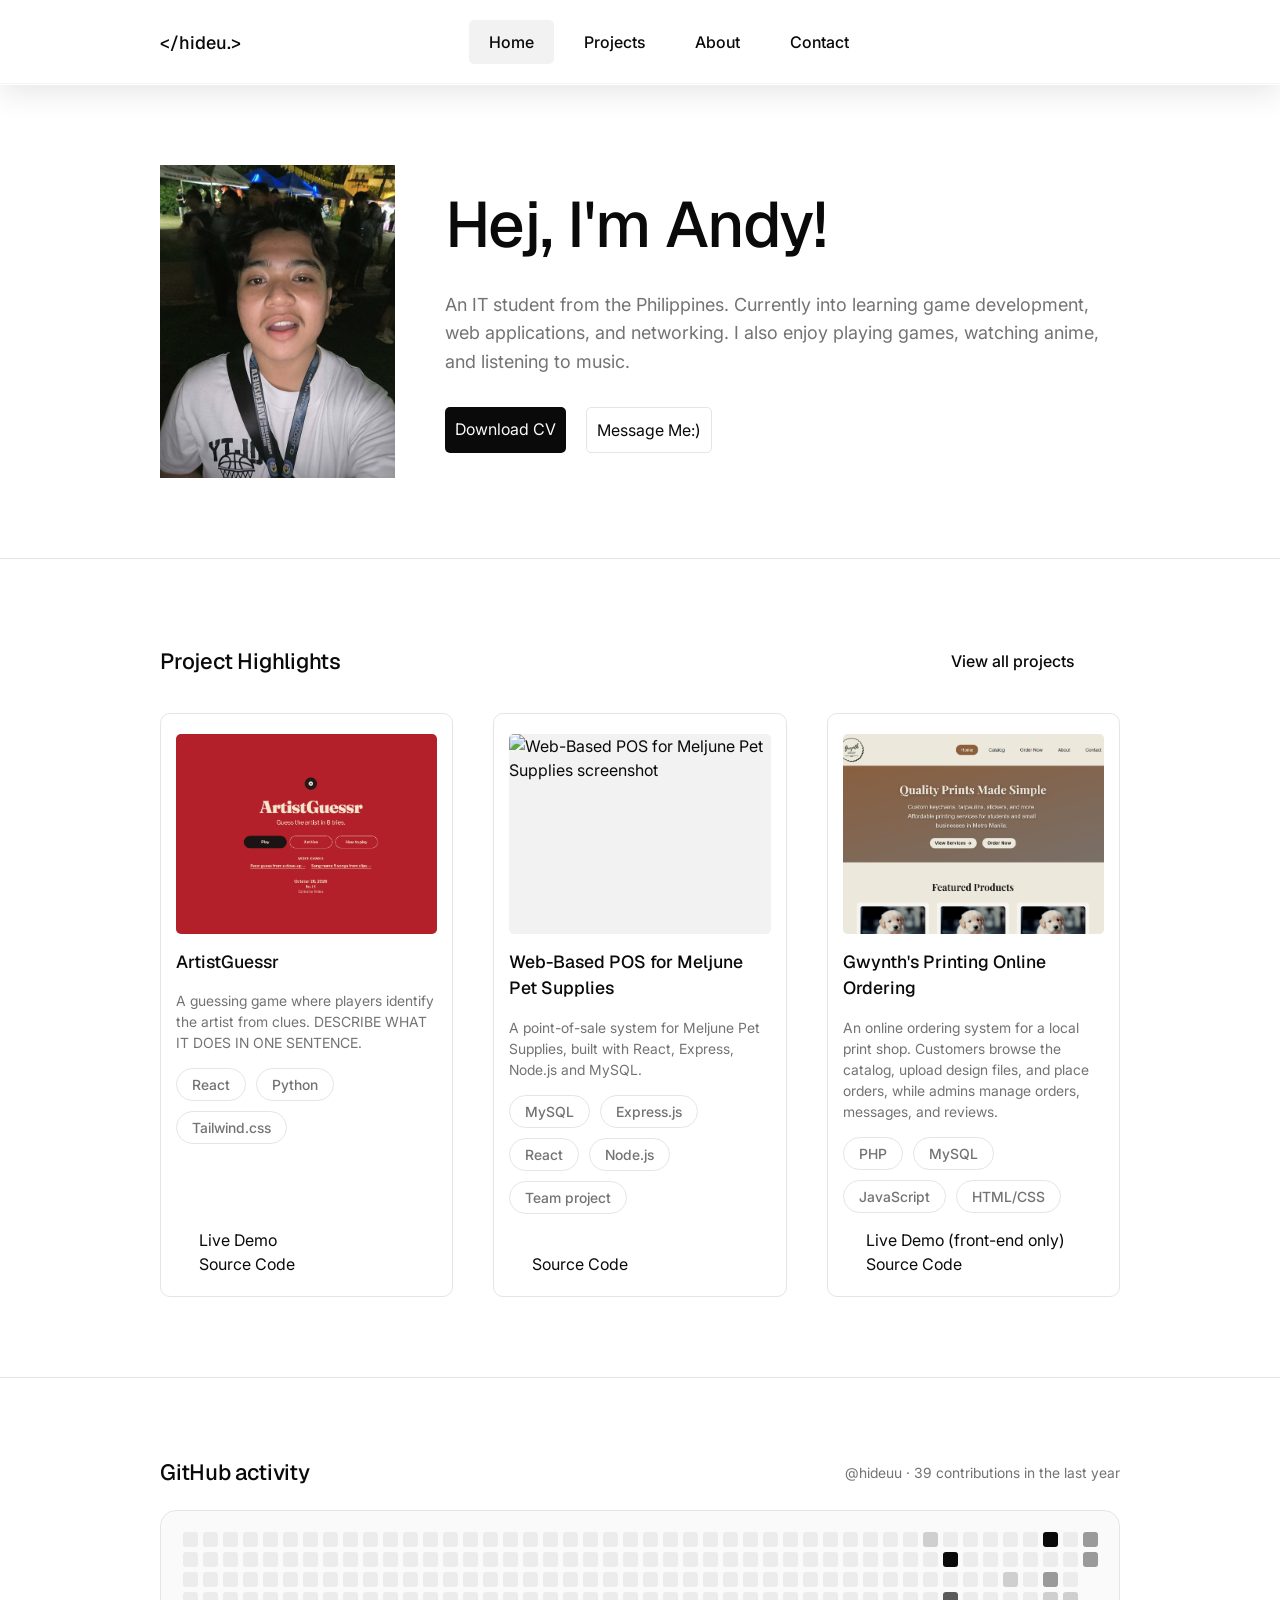
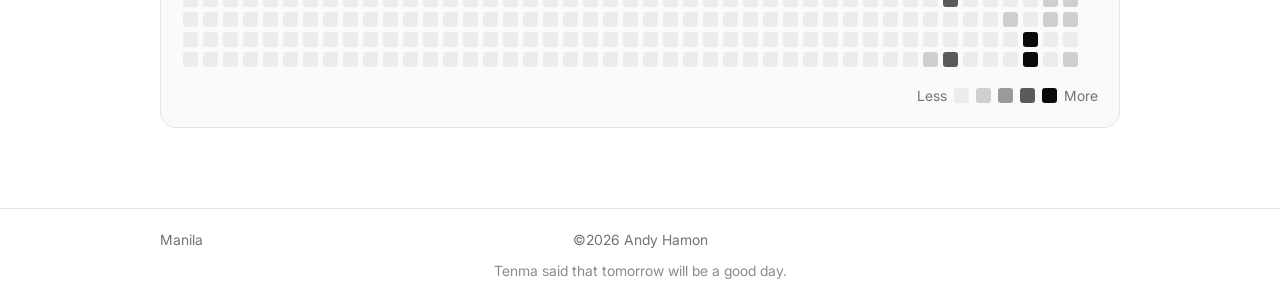
==== commit 74bcd2c9: "Add image carousels, modal project highlights, and sticky glass navbar" ====
--- a/index.html
+++ b/index.html
@@ -11,7 +11,7 @@
     <meta property="og:url" content="https://hideuu.github.io/portfolio/">
     <meta property="og:image" content="https://hideuu.github.io/portfolio/assets/images/og-image.jpg">
     <link rel="icon" href="assets/favicon.svg" type="image/svg+xml">
-    <link rel="stylesheet" href="css/style.css">
+    <link rel="stylesheet" href="css/style.css?v=3">
     <script src="js/animations.js"></script>
     <script src="js/theme.js"></script>
     <script src="js/menu.js" defer></script>
@@ -63,29 +63,51 @@
                 </a>
             </div>
             <div class="project-cards-container">
-                <div class="project-cards">
-                    <img src="assets/projects/gwynthsprinting.png" alt="Gwynth's Printing online ordering site screenshot" class="project-img" loading="lazy">
-                    <h2>Gwynth's Printing Online Ordering</h2>
-                    <p>An online ordering system for a local print shop, with file uploads, order tracking, and an admin panel.</p>
+                <div class="project-cards projects-card-clickable" data-category="web" role="button" tabindex="0" aria-haspopup="dialog">
+                    <img src="assets/projects/artistguessr-home.png" alt="ArtistGuessr app screenshot" class="project-img" loading="lazy">
+                    <h2>ArtistGuessr</h2>
+                    <p>A guessing game where players identify the artist from clues. DESCRIBE WHAT IT DOES IN ONE SENTENCE.</p>
                     <div class="capsule-container">
-                        <span class="capsule">PHP</span>
-                        <span class="capsule">MySQL</span>
-                        <span class="capsule">JavaScript</span>
+                        <span class="capsule">React</span>
+                        <span class="capsule">Python</span>
+                        <span class="capsule">Tailwind.css</span>
                     </div>
 
                     <div class="link-container">
-                        <a href="https://hideuu.github.io/gwynthsprinting/" class="github-link" target="_blank" rel="noopener noreferrer">
+                        <a href="https://artistguessr.vercel.app/" class="github-link" target="_blank" rel="noopener noreferrer">
                             <span class="icon link-icon icon-arrow-up-right"></span>
                             Live Demo
                         </a>
-                        <a href="https://github.com/hideuu/gwynthsprinting" class="github-link" target="_blank" rel="noopener noreferrer">
+                        <a href="https://github.com/hideuu/artistguessr" class="github-link" target="_blank" rel="noopener noreferrer">
                             <span class="icon link-icon icon-brand-github"></span>
                             Source Code
                         </a>
                     </div>
-                </div>
-
-                <div class="project-cards">
+
+                    <div class="projects-card-gallery" hidden>
+                        <figure class="carousel-item">
+                            <img src="assets/projects/artistguessr-home.png" alt="ArtistGuessr: Home screen" loading="lazy">
+                            <figcaption>Home screen</figcaption>
+                        </figure>
+                        <figure class="carousel-item">
+                            <img src="assets/projects/artistguesser.png" alt="ArtistGuessr: Gameplay" loading="lazy">
+                            <figcaption>Gameplay</figcaption>
+                        </figure>
+                    </div>
+
+                    <div class="projects-card-details" hidden>
+                        <h3>About</h3>
+                        <p>WHY YOU BUILT IT AND HOW THE GAME WORKS (2–3 SENTENCES).</p>
+                        <h3>What I learned</h3>
+                        <ul>
+                            <li>LEARNING 1</li>
+                            <li>LEARNING 2</li>
+                            <li>LEARNING 3</li>
+                        </ul>
+                    </div>
+                </div>
+
+                <div class="project-cards projects-card-clickable" data-category="web" role="button" tabindex="0" aria-haspopup="dialog">
                     <img src="assets/projects/meljune-dashboard.png" alt="Web-Based POS for Meljune Pet Supplies screenshot" class="project-img" loading="lazy">
                     <h2>Web-Based POS for Meljune Pet Supplies</h2>
                     <p>A point-of-sale system for Meljune Pet Supplies, built with React, Express, Node.js and MySQL.</p>
@@ -94,6 +116,7 @@
                         <span class="capsule">Express.js</span>
                         <span class="capsule">React</span>
                         <span class="capsule">Node.js</span>
+                        <span class="capsule">Team project</span>
                     </div>
 
                     <div class="link-container">
@@ -102,24 +125,98 @@
                             Source Code
                         </a>
                     </div>
-                </div>
-
-                <div class="project-cards">
-                    <img src="assets/projects/workout-buddy.png" alt="Workout Logger Web App screenshot" class="project-img" loading="lazy">
-                    <h2>Workout Logger Web App</h2>
-                    <p>A MERN application for logging workouts and tracking progress.</p>
+
+                    <div class="projects-card-gallery" hidden>
+                        <figure class="carousel-item">
+                            <img src="assets/projects/meljune-login.png" alt="Web-Based POS for Meljune Pet Supplies: Login" loading="lazy">
+                            <figcaption>Login</figcaption>
+                        </figure>
+                        <figure class="carousel-item">
+                            <img src="assets/projects/meljune-dashboard.png" alt="Web-Based POS for Meljune Pet Supplies: Dashboard" loading="lazy">
+                            <figcaption>Dashboard</figcaption>
+                        </figure>
+                        <figure class="carousel-item">
+                            <img src="assets/projects/meljune-pos.png" alt="Web-Based POS for Meljune Pet Supplies: Point of sale" loading="lazy">
+                            <figcaption>Point of sale</figcaption>
+                        </figure>
+                        <figure class="carousel-item">
+                            <img src="assets/projects/meljune-products.png" alt="Web-Based POS for Meljune Pet Supplies: Products" loading="lazy">
+                            <figcaption>Products</figcaption>
+                        </figure>
+                        <figure class="carousel-item">
+                            <img src="assets/projects/meljune-categories.png" alt="Web-Based POS for Meljune Pet Supplies: Categories" loading="lazy">
+                            <figcaption>Categories</figcaption>
+                        </figure>
+                        <figure class="carousel-item">
+                            <img src="assets/projects/meljune-inventory.png" alt="Web-Based POS for Meljune Pet Supplies: Inventory" loading="lazy">
+                            <figcaption>Inventory</figcaption>
+                        </figure>
+                        <figure class="carousel-item">
+                            <img src="assets/projects/meljune-suppliers.png" alt="Web-Based POS for Meljune Pet Supplies: Suppliers" loading="lazy">
+                            <figcaption>Suppliers</figcaption>
+                        </figure>
+                        <figure class="carousel-item">
+                            <img src="assets/projects/meljune-credit.png" alt="Web-Based POS for Meljune Pet Supplies: Customer credit" loading="lazy">
+                            <figcaption>Customer credit</figcaption>
+                        </figure>
+                        <figure class="carousel-item">
+                            <img src="assets/projects/meljune-reports.png" alt="Web-Based POS for Meljune Pet Supplies: Reports" loading="lazy">
+                            <figcaption>Reports</figcaption>
+                        </figure>
+                    </div>
+
+                    <div class="projects-card-details" hidden>
+                        <h3>About</h3>
+                        <p>A team project building a full point-of-sale system for a pet supply store. It covers sales at the counter, product and category management, inventory, suppliers, customer credit, and sales reports, all behind a login.</p>
+                        <h3>What I learned</h3>
+                        <ul>
+                            <li>Building a React front-end that talks to a REST API made with Express</li>
+                            <li>Modeling real store data (products, stock, suppliers, credit) in MySQL</li>
+                            <li>Working in a team with Git branches and pull requests</li>
+                            <li>Testing API endpoints with Postman</li>
+                        </ul>
+                    </div>
+                </div>
+
+                <div class="project-cards projects-card-clickable" data-category="web" role="button" tabindex="0" aria-haspopup="dialog">
+                    <img src="assets/projects/gwynthsprinting.png" alt="Gwynth's Printing online ordering site screenshot" class="project-img" loading="lazy">
+                    <h2>Gwynth's Printing Online Ordering</h2>
+                    <p>An online ordering system for a local print shop. Customers browse the catalog, upload design files, and place orders, while admins manage orders, messages, and reviews.</p>
                     <div class="capsule-container">
-                        <span class="capsule">MongoDB</span>
-                        <span class="capsule">Express.js</span>
-                        <span class="capsule">React</span>
-                        <span class="capsule">Node.js</span>
+                        <span class="capsule">PHP</span>
+                        <span class="capsule">MySQL</span>
+                        <span class="capsule">JavaScript</span>
+                        <span class="capsule">HTML/CSS</span>
                     </div>
 
                     <div class="link-container">
-                        <a href="https://github.com/hideuu/workout-tracker" class="github-link" target="_blank" rel="noopener noreferrer">
+                        <a href="https://hideuu.github.io/gwynthsprinting/" class="github-link" target="_blank" rel="noopener noreferrer">
+                            <span class="icon link-icon icon-arrow-up-right"></span>
+                            Live Demo (front-end only)
+                        </a>
+                        <a href="https://github.com/hideuu/gwynthsprinting" class="github-link" target="_blank" rel="noopener noreferrer">
                             <span class="icon link-icon icon-brand-github"></span>
                             Source Code
                         </a>
+                    </div>
+
+                    <div class="projects-card-gallery" hidden>
+                        <figure class="carousel-item">
+                            <img src="assets/projects/gwynthsprinting.png" alt="Gwynth's Printing Online Ordering: Home page" loading="lazy">
+                            <figcaption>Home page</figcaption>
+                        </figure>
+                    </div>
+
+                    <div class="projects-card-details" hidden>
+                        <h3>About</h3>
+                        <p>Gwynth's Printing needed a way to take orders online instead of through chat messages. The site lets customers browse printing services, upload their design files, choose a payment method, and leave reviews. Behind it, an admin panel handles incoming orders, contact messages, and review approval.</p>
+                        <h3>What I learned</h3>
+                        <ul>
+                            <li>Designing a MySQL schema for orders, reviews, and messages, and writing the SQL to connect them</li>
+                            <li>Handling file uploads safely in PHP</li>
+                            <li>Building a simple admin panel with approve/reject flows</li>
+                            <li>Running and testing a full PHP stack locally with XAMPP</li>
+                        </ul>
                     </div>
                 </div>
             </div>
@@ -143,6 +240,16 @@
         </div>
     </section>
 
+    <dialog id="project-modal" class="modal" aria-labelledby="project-modal-title">
+        <div class="modal-head">
+            <h2 class="section-title" id="project-modal-title"></h2>
+            <button type="button" id="project-modal-close" aria-label="Close">
+                <span class="icon icon-x"></span>
+            </button>
+        </div>
+        <div class="projects-modal-body" id="project-modal-body"></div>
+    </dialog>
+
     <footer>
         <div class="footer-container">
             <span class="footer-text" id="manila-time">Manila</span>
@@ -172,5 +279,7 @@
 
     <script src="js/github.js"></script>
     <script src="js/manila-time.js"></script>
+    <script src="js/carousel.js"></script>
+    <script src="js/project-modal.js"></script>
 </body>
 </html>
--- a/css/style.css
+++ b/css/style.css
@@ -47,6 +47,12 @@
   --cta-bg: #e5e5e5;        /* "Get in touch" */
   --cta-fg: #0a0a0a;
   --icon-thumb: #787878;
+  --glass-bg: rgba(18, 18, 18, 0.55);
+  --glass-border: rgba(255, 255, 255, 0.10);
+  --glass-highlight: rgba(255, 255, 255, 0.12);
+  --glass-shade: rgba(0, 0, 0, 0.25);
+  --glass-shadow: rgba(0, 0, 0, 0.35);
+  --glass-pill: rgba(255, 255, 255, 0.08);
 
   /* github contribution levels */
   --lvl-0: #191919;
@@ -75,6 +81,12 @@
   --cta-bg: #0a0a0a;
   --cta-fg: #fafafa;
   --icon-thumb: #b5b5b5;
+  --glass-bg: rgba(255, 255, 255, 0.55);
+  --glass-border: rgba(255, 255, 255, 0.70);
+  --glass-highlight: rgba(255, 255, 255, 0.90);
+  --glass-shade: rgba(0, 0, 0, 0.04);
+  --glass-shadow: rgba(0, 0, 0, 0.10);
+  --glass-pill: rgba(0, 0, 0, 0.05);
 
   --lvl-0: #ececec;
   --lvl-1: #cfcfcf;
@@ -800,9 +812,7 @@
 }
 
 .modal-body {
-  display: grid;
-  grid-template-columns: repeat(2, 1fr);
-  gap: 20px;
+  display: block;
 }
 
 .cert-item img {
@@ -1097,3 +1107,145 @@
     padding: 16px 14px;
   }
 }
+
+/* ---------- image carousel (project + certificate modals) ---------- */
+.carousel {
+  display: flex;
+  flex-direction: column;
+  gap: 12px;
+}
+
+.carousel-track {
+  display: flex;
+  overflow-x: auto;
+  scroll-snap-type: x mandatory;
+  scrollbar-width: none;
+  border: 1px solid var(--border);
+  border-radius: 5px;
+  background-color: var(--thumb);
+}
+
+.carousel-track::-webkit-scrollbar {
+  display: none;
+}
+
+.carousel-item {
+  flex: 0 0 100%;
+  margin: 0;
+  scroll-snap-align: center;
+  scroll-snap-stop: always;
+}
+
+.carousel-item img {
+  display: block;
+  width: 100%;
+  aspect-ratio: 16 / 10;
+  object-fit: contain;
+  border: none;
+  border-radius: 0;
+  background: none;
+}
+
+.carousel-item figcaption {
+  margin: 0;
+  padding: 10px 12px;
+  border-top: 1px solid var(--border);
+  background-color: var(--bg);
+  font-size: 0.875rem;
+  color: var(--muted);
+  text-align: center;
+}
+
+.carousel-controls {
+  display: flex;
+  align-items: center;
+  justify-content: space-between;
+}
+
+.carousel-button {
+  display: flex;
+  align-items: center;
+  justify-content: center;
+  width: 38px;
+  height: 38px;
+  border: 1px solid var(--border);
+  border-radius: 50%;
+  color: var(--fg);
+  font-size: 1.1rem;
+  transition: border-color 0.15s ease, opacity 0.15s ease;
+}
+
+.carousel-button:hover:not(:disabled) {
+  border-color: var(--muted);
+}
+
+.carousel-button:disabled {
+  opacity: 0.35;
+  cursor: default;
+}
+
+.carousel-counter {
+  font-size: 0.875rem;
+  color: var(--muted);
+  font-variant-numeric: tabular-nums;
+}
+
+.carousel-dots {
+  display: flex;
+  flex-wrap: wrap;
+  justify-content: center;
+  gap: 8px;
+}
+
+.carousel-dot {
+  width: 8px;
+  height: 8px;
+  padding: 0;
+  border-radius: 50%;
+  background-color: var(--border);
+  transition: background-color 0.15s ease, transform 0.15s ease;
+}
+
+.carousel-dot.active {
+  background-color: var(--fg);
+  transform: scale(1.25);
+}
+
+@media (prefers-reduced-motion: reduce) {
+  .carousel-track { scroll-behavior: auto; }
+}
+
+/* ---------- sticky liquid-glass navbar ---------- */
+header {
+  position: sticky;
+  top: 0;
+  z-index: 100;
+  padding: 20px var(--page-pad);
+  border-bottom: 1px solid var(--glass-border);
+  background: var(--glass-bg);
+  -webkit-backdrop-filter: blur(20px) saturate(180%);
+          backdrop-filter: blur(20px) saturate(180%);
+  box-shadow:
+    inset 0 -1px 0 var(--glass-shade),      /* soft shade on the bottom edge */
+    0 8px 32px var(--glass-shadow);         /* float above the page */
+}
+
+/* nav links sit on the glass, so make the active pill see-through too */
+.nav-button:hover,
+.nav-button.active {
+  background-color: var(--glass-pill);
+}
+
+/* browsers without backdrop-filter: use a solid bar so text stays readable */
+@supports not ((backdrop-filter: blur(1px)) or (-webkit-backdrop-filter: blur(1px))) {
+  header {
+    background: var(--bg);
+  }
+}
+
+@media (max-width: 768px) {
+  header {
+    padding-top: 16px;
+    padding-bottom: 16px;
+  }
+}
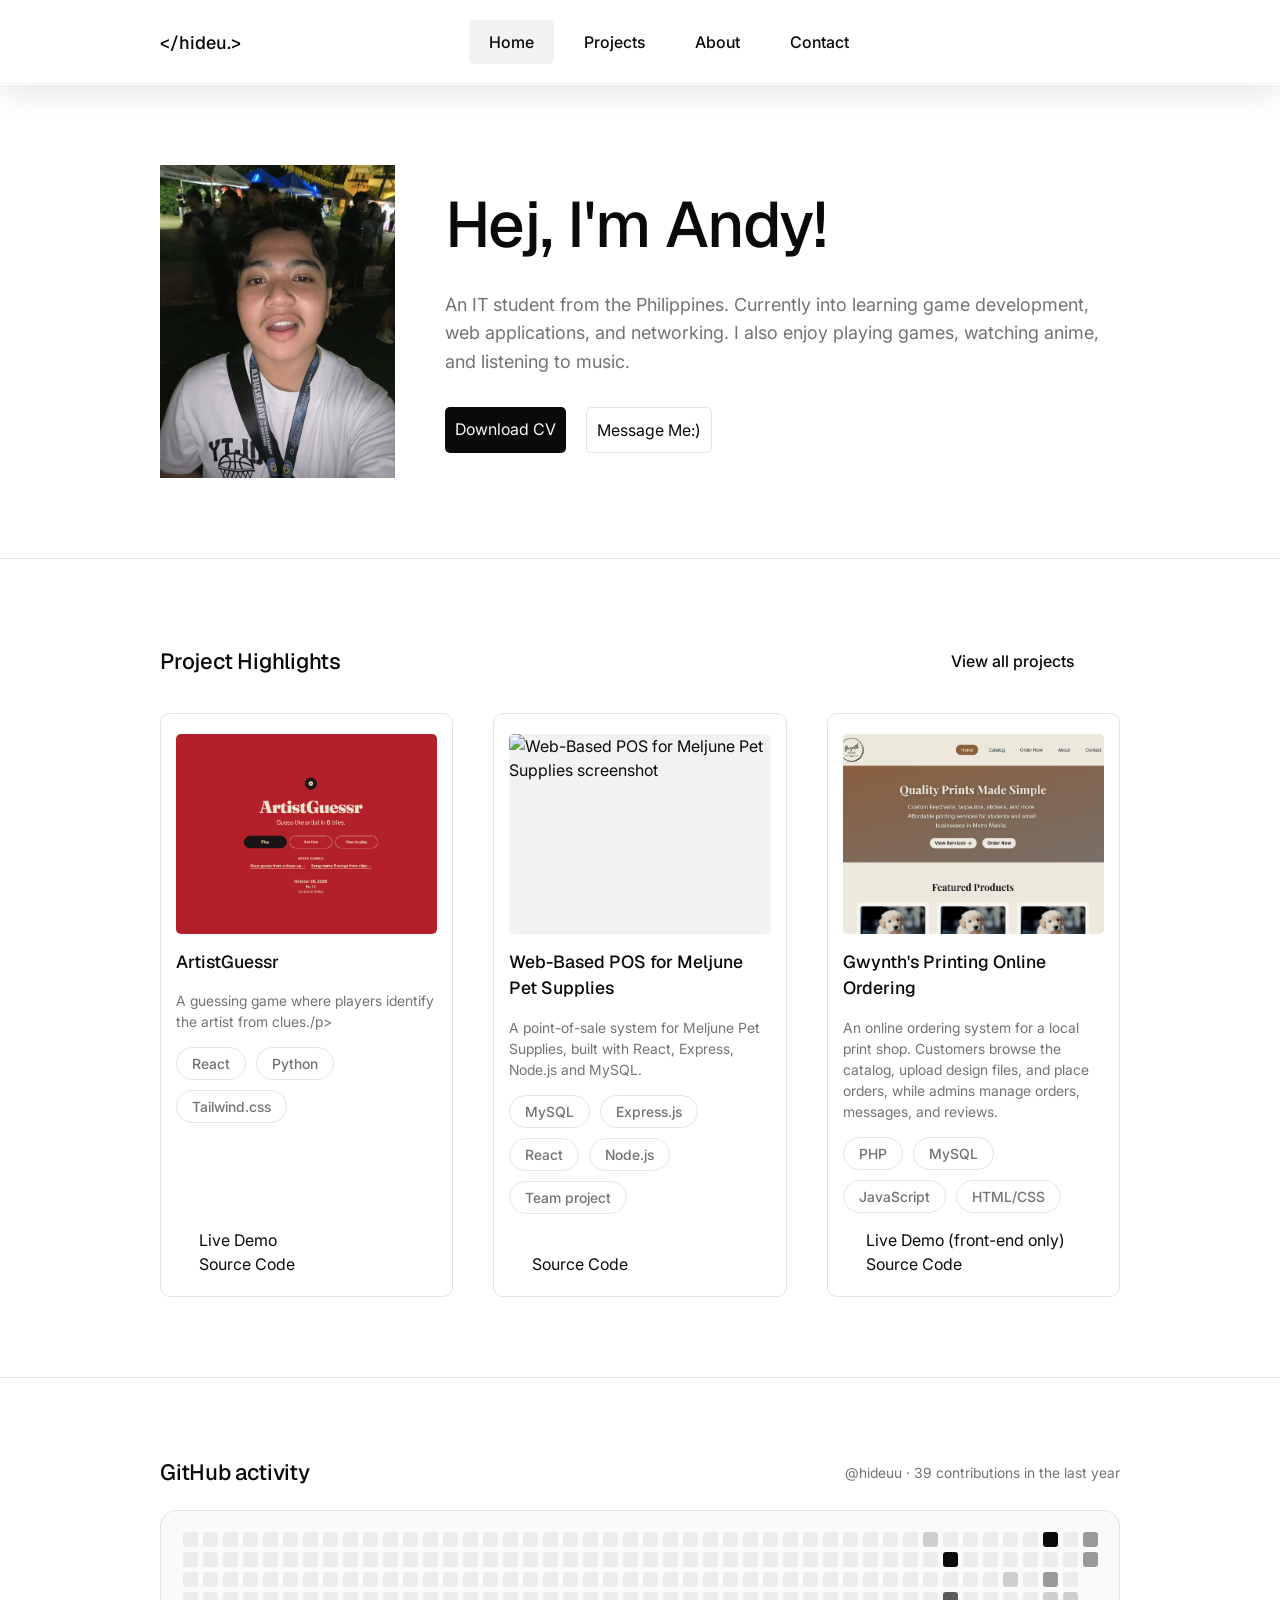
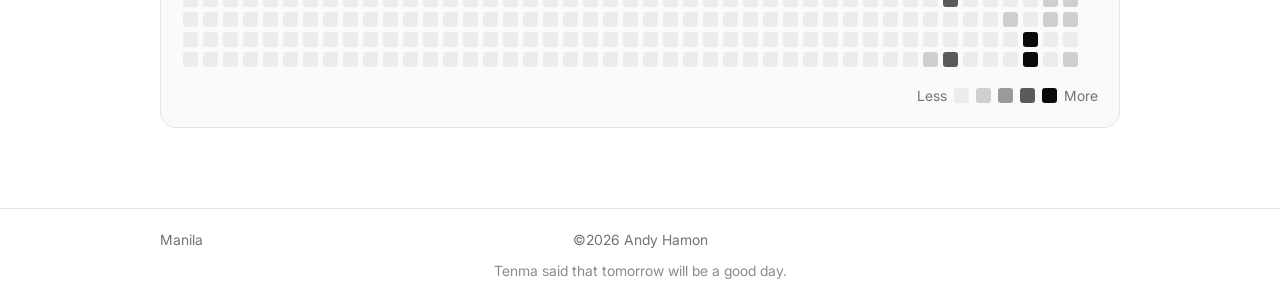
==== commit 0d275e7c: "updated ule" ====
--- a/index.html
+++ b/index.html
@@ -66,7 +66,7 @@
                 <div class="project-cards projects-card-clickable" data-category="web" role="button" tabindex="0" aria-haspopup="dialog">
                     <img src="assets/projects/artistguessr-home.png" alt="ArtistGuessr app screenshot" class="project-img" loading="lazy">
                     <h2>ArtistGuessr</h2>
-                    <p>A guessing game where players identify the artist from clues. DESCRIBE WHAT IT DOES IN ONE SENTENCE.</p>
+                    <p>A guessing game where players identify the artist from clues./p>
                     <div class="capsule-container">
                         <span class="capsule">React</span>
                         <span class="capsule">Python</span>
@@ -97,12 +97,12 @@
 
                     <div class="projects-card-details" hidden>
                         <h3>About</h3>
-                        <p>WHY YOU BUILT IT AND HOW THE GAME WORKS (2–3 SENTENCES).</p>
+                        <p>There is a trend of making a daily web games. I was inspired by one of them, and since i love music, i based it on that.</p>
                         <h3>What I learned</h3>
                         <ul>
-                            <li>LEARNING 1</li>
-                            <li>LEARNING 2</li>
-                            <li>LEARNING 3</li>
+                            <li>Python Script</li>
+                            <li>API</li>
+                            <li>Time based Challenge</li>
                         </ul>
                     </div>
                 </div>
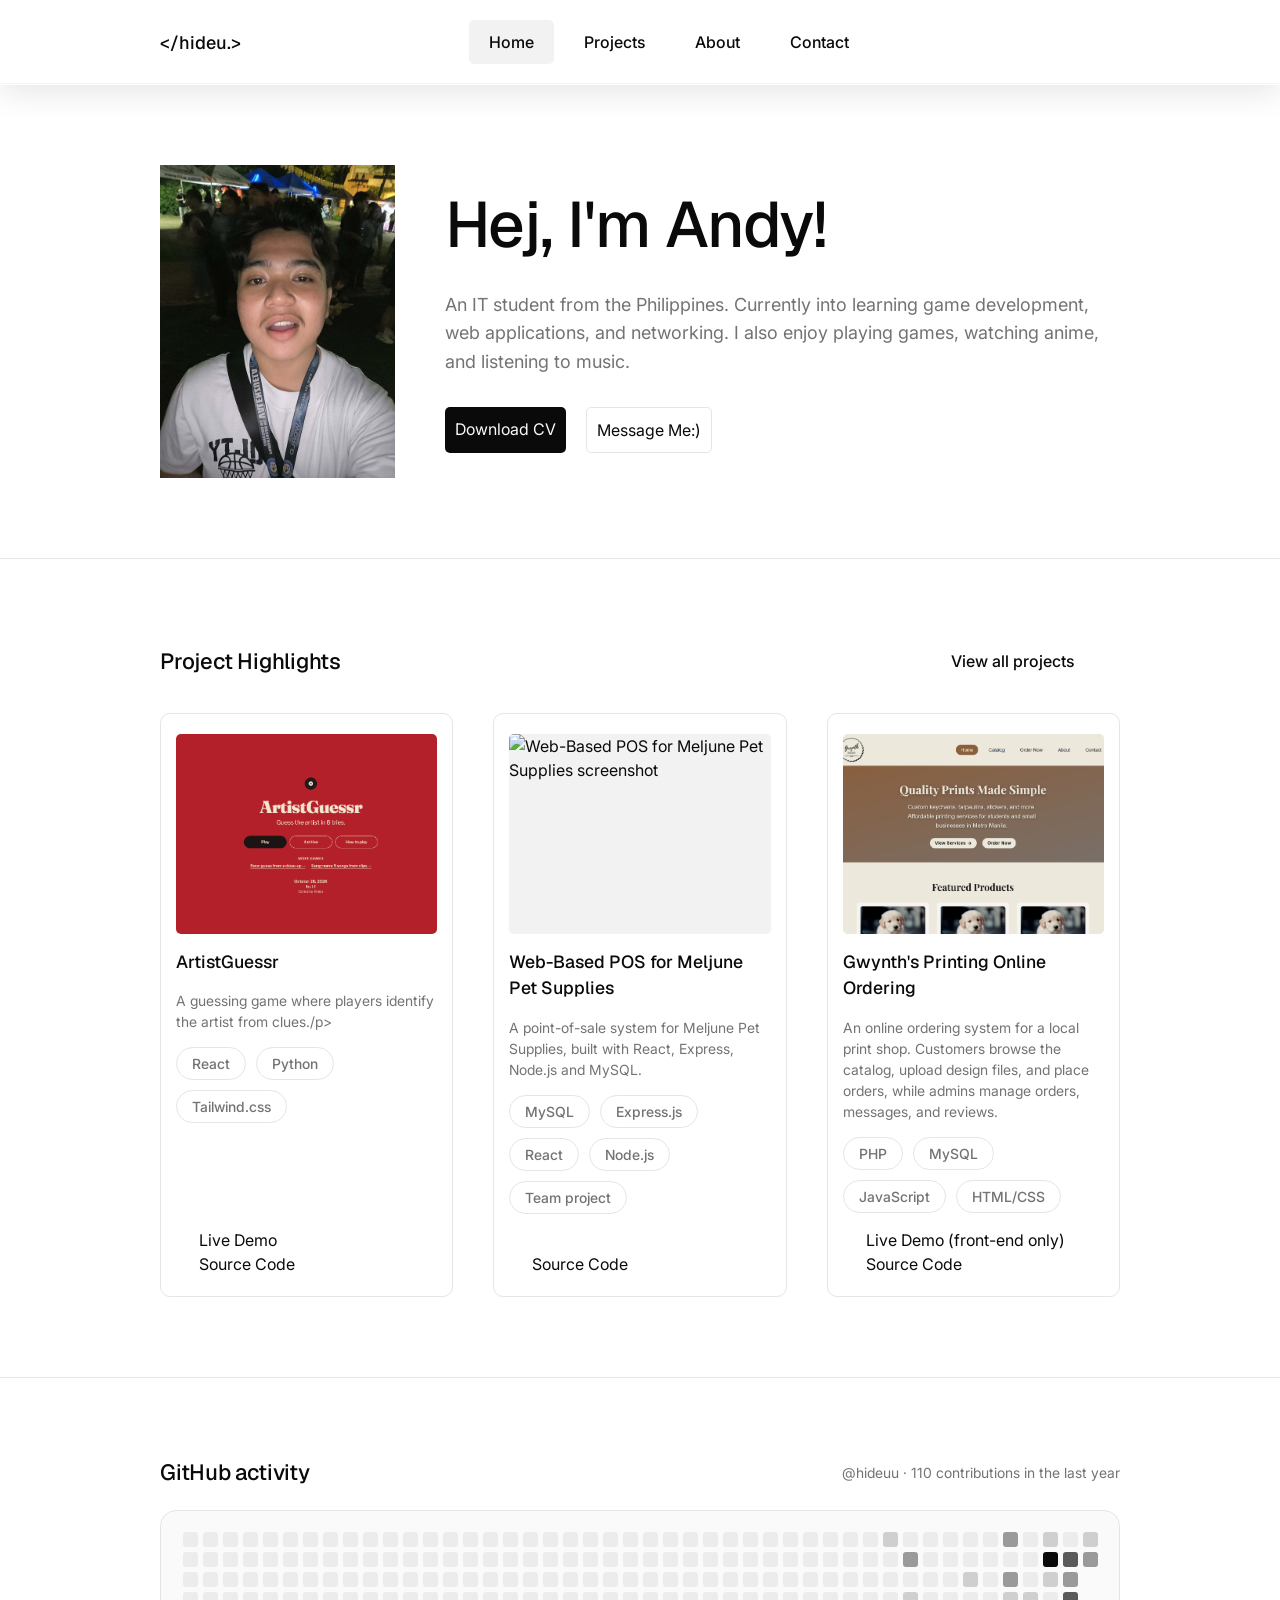
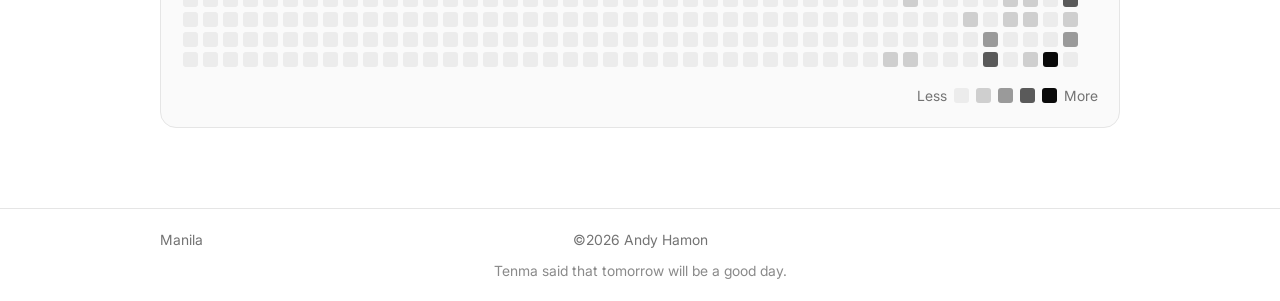
==== commit f7804305: "with cv" ====
--- a/index.html
+++ b/index.html
@@ -46,7 +46,7 @@
                     An IT student from the Philippines. Currently into learning game development, web applications, and networking. I also enjoy playing games, watching anime, and listening to music.
                 </p>
                 <div class="hero-button-container">
-                    <a href="assets/cv/Andy-Hamon-CV.pdf" class="index-hero-button-primary" download>Download CV</a>
+                    <a href="assets/cv/hamon_cv.pdf" class="index-hero-button-primary" download>Download CV</a>
                     <a href="contact.html" class="index-hero-button-secondary">Message Me:)</a>
                 </div>
             </div>
@@ -282,4 +282,4 @@
     <script src="js/carousel.js"></script>
     <script src="js/project-modal.js"></script>
 </body>
-</html>+</html>
--- a/css/style.css
+++ b/css/style.css
@@ -1,6 +1,4 @@
-/* ==========================================================
-   1. FONTS  (woff2 = same fonts, ~4x smaller than .ttf)
-   ========================================================== */
+/* Fonts */
 @font-face {
   font-family: "Geist";
   src: url("../assets/fonts/woff2/Geist-Regular.woff2") format("woff2");
@@ -29,9 +27,7 @@
   font-display: swap;
 }
 
-/* ==========================================================
-   2. VARIABLES (from Figma: dark/* and light/*)
-   ========================================================== */
+/* Theme variables */
 :root,
 [data-theme="dark"] {
   --bg: #0a0a0a;
@@ -95,9 +91,7 @@
   --lvl-4: #0a0a0a;
 }
 
-/* ==========================================================
-   3. BASE
-   ========================================================== */
+/* Base */
 *, *::before, *::after {
   box-sizing: border-box;
   margin: 0;
@@ -143,12 +137,8 @@
   border-radius: 4px;
 }
 
-/* ==========================================================
-   4. ICONS
-   The SVG is used as a mask, so the icon takes the text color.
-   Paths live here (not in inline style="") so every browser
-   resolves them from this file the same way.
-   ========================================================== */
+/* Icons
+   SVG masks inherit the text color; asset paths are relative to this stylesheet. */
 .icon {
   display: block;
   width: 18px;
@@ -181,9 +171,7 @@
   display: none;
 }
 
-/* ==========================================================
-   5. HEADER + NAV
-   ========================================================== */
+/* Header + nav */
 header {
   display: flex;
   align-items: center;
@@ -236,9 +224,7 @@
   display: none;          /* only shown on mobile, see the 768px breakpoint */
 }
 
-/* ==========================================================
-   6. SHARED SECTIONS + TEXT
-   ========================================================== */
+/* Shared sections + text */
 section {
   padding: var(--vertical-pad) var(--page-pad);
   border-bottom: 1px solid var(--border);
@@ -274,9 +260,7 @@
   color: var(--muted);
 }
 
-/* ==========================================================
-   7. HERO (home + about)
-   ========================================================== */
+/* Hero (home + about) */
 .hero-container {
   display: flex;
   gap: 50px;
@@ -341,9 +325,7 @@
   border-color: var(--muted);
 }
 
-/* ==========================================================
-   8. PROJECT CARDS (home highlights + projects page)
-   ========================================================== */
+/* Project cards (home highlights + projects page) */
 .project-highlights-container {
   display: flex;
   flex-direction: column;
@@ -425,9 +407,7 @@
   color: var(--fg);
 }
 
-/* ==========================================================
-   9. GITHUB ACTIVITY
-   ========================================================== */
+/* GitHub activity */
 .github__head {
   display: flex;
   align-items: center;
@@ -482,9 +462,7 @@
   color: var(--muted);
 }
 
-/* ==========================================================
-   10. ABOUT PAGE — SKILLS
-   ========================================================== */
+/* About page — skills */
 .skills-container {
   display: flex;
   flex-direction: column;
@@ -535,9 +513,7 @@
   height: 16px;
 }
 
-/* ==========================================================
-   10b. ABOUT PAGE — EDUCATION
-   ========================================================== */
+/* About page — education */
 
 .education-container {
   display: flex;
@@ -578,9 +554,7 @@
   color: var(--muted);
 }
 
-/* ==========================================================
-   11. CONTACT PAGE
-   ========================================================== */
+/* Contact page */
 .contact-container {
   display: grid;
   grid-template-columns: 1.2fr 1fr;
@@ -693,9 +667,7 @@
   color: var(--fg);
 }
 
-/* ==========================================================
-   12. FOOTER
-   ========================================================== */
+/* Footer */
 footer {
   display: flex;
   flex-direction: column;
@@ -707,7 +679,7 @@
 .footer-container {
   width: 100%;
   display: grid;
-  grid-template-columns: 1fr auto 1fr;   /* keeps the copyright truly centered */
+  grid-template-columns: 1fr auto 1fr;   /* Center the copyright independently of the side columns. */
   align-items: center;
 }
 
@@ -746,9 +718,7 @@
   display: none;
 }
 
-/* ==========================================================
-   FILTER + MODAL
-   ========================================================== */
+/* Filter + modal */
 .filter-container {
   display: flex;
   flex-wrap: wrap;
@@ -828,7 +798,7 @@
   color: var(--muted);
 }
 
-/* ---------- project details modal ---------- */
+/* Project details modal */
 .projects-card-clickable {
   cursor: pointer;
 }
@@ -880,9 +850,7 @@
   gap: 6px;
 }
 
-/* ==========================================================
-   13. ANIMATIONS + HOVER
-   ========================================================== */
+/* Animations + hover */
 @keyframes fade-up {
   from {
     opacity: 0;
@@ -928,11 +896,9 @@
   .modal[open] { animation: none; }
 }
 
-/* ==========================================================
-   14. RESPONSIVE (keep this at the very bottom)
-   ========================================================== */
-
-/* ---------- tablet and small laptops ---------- */
+/* Responsive layouts */
+
+/* Tablet and small laptops */
 @media (max-width: 1024px) {
   :root {
     --page-pad: 48px;
@@ -958,7 +924,7 @@
   }
 }
 
-/* ---------- mobile ---------- */
+/* Mobile */
 @media (max-width: 768px) {
   :root {
     --page-pad: 20px;
@@ -1097,7 +1063,7 @@
   }
 }
 
-/* ---------- small phones ---------- */
+/* Small phones */
 @media (max-width: 480px) {
   .page-title {
     font-size: 2rem;
@@ -1108,7 +1074,7 @@
   }
 }
 
-/* ---------- image carousel (project + certificate modals) ---------- */
+/* Image carousel (project + certificate modals) */
 .carousel {
   display: flex;
   flex-direction: column;
@@ -1215,7 +1181,7 @@
   .carousel-track { scroll-behavior: auto; }
 }
 
-/* ---------- sticky liquid-glass navbar ---------- */
+/* Sticky liquid-glass navbar */
 header {
   position: sticky;
   top: 0;
@@ -1230,13 +1196,13 @@
     0 8px 32px var(--glass-shadow);         /* float above the page */
 }
 
-/* nav links sit on the glass, so make the active pill see-through too */
+/* Match the active link background to the translucent navbar. */
 .nav-button:hover,
 .nav-button.active {
   background-color: var(--glass-pill);
 }
 
-/* browsers without backdrop-filter: use a solid bar so text stays readable */
+/* Use an opaque background when backdrop-filter is unavailable. */
 @supports not ((backdrop-filter: blur(1px)) or (-webkit-backdrop-filter: blur(1px))) {
   header {
     background: var(--bg);
@@ -1248,4 +1214,4 @@
     padding-top: 16px;
     padding-bottom: 16px;
   }
-}+}
